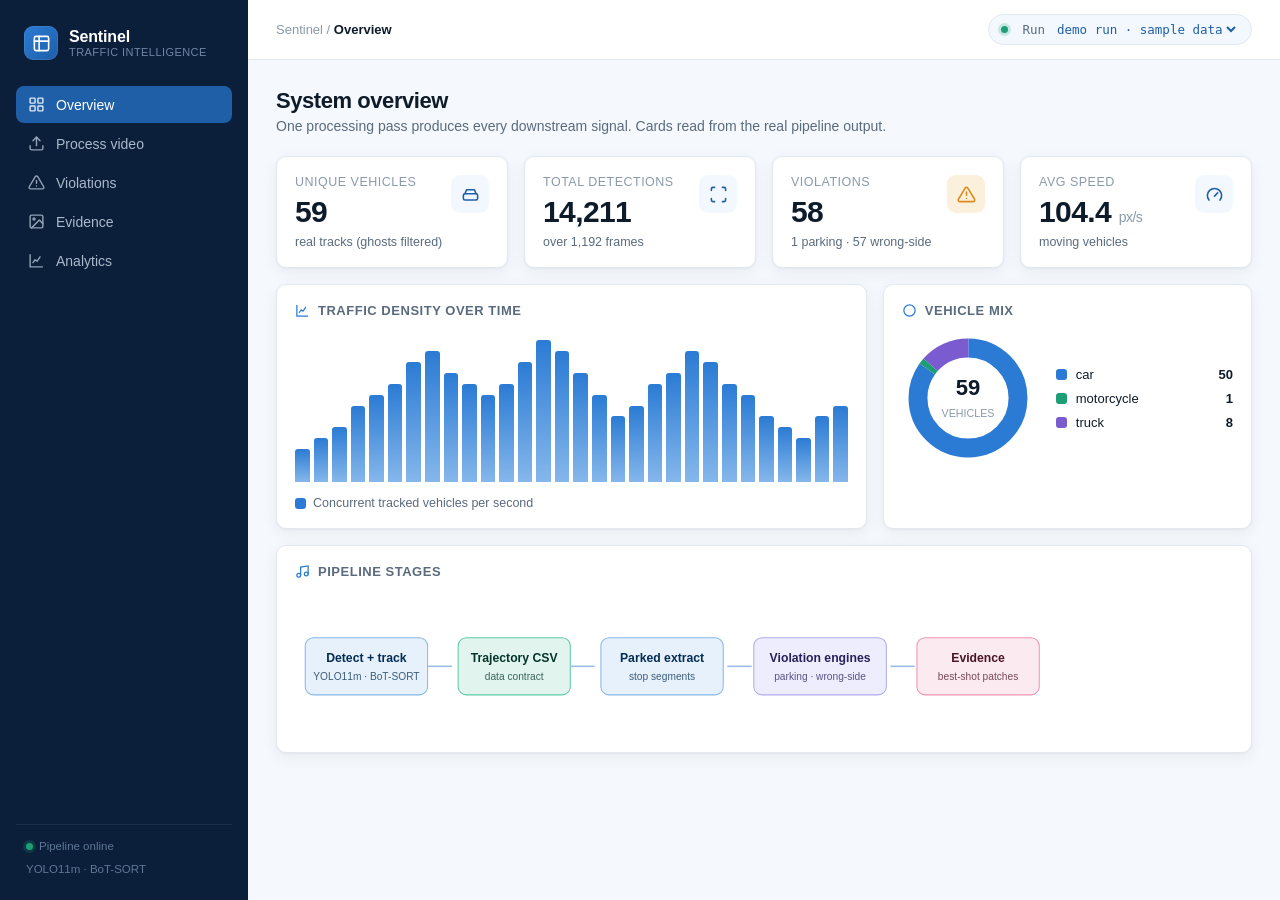
==== index.html @ f1db7c46 "Add files via upload" ====
<!DOCTYPE html>
<html lang="en">
<head>
<meta charset="utf-8">
<meta name="viewport" content="width=device-width, initial-scale=1">
<title>Traffic Violation Dashboard</title>
<style>
:root {
  --navy-900:#0B1F3A; --navy-800:#102a4c; --blue-600:#1E5FA8; --blue-500:#2B7BD4;
  --blue-100:#E6F1FB; --blue-50:#F2F8FD; --ink:#0E1B2A; --slate:#5A6B7E; --mist:#8A99AB;
  --line:#E2E9F1; --surface:#FFFFFF; --canvas:#F5F8FC;
  --amber:#E08A1E; --amber-bg:#FBF0DC; --green:#1D9E75; --green-bg:#E1F5EE;
  --red:#C8442E; --red-bg:#FBE9E5;
  --mono:ui-monospace,"SF Mono","Roboto Mono",Menlo,monospace;
  --sans:-apple-system,BlinkMacSystemFont,"Segoe UI",Roboto,Helvetica,Arial,sans-serif;
  --r:10px; --shadow:0 1px 2px rgba(11,31,58,.04),0 4px 16px rgba(11,31,58,.06);
}
*{box-sizing:border-box;margin:0;padding:0}
html,body{height:100%}
body{font-family:var(--sans);background:var(--canvas);color:var(--ink);-webkit-font-smoothing:antialiased;display:grid;grid-template-columns:248px 1fr;min-height:100vh}

.sidebar{background:var(--navy-900);color:#cdd9e8;display:flex;flex-direction:column;padding:22px 16px;position:sticky;top:0;height:100vh}
.brand{display:flex;align-items:center;gap:11px;padding:4px 8px 22px}
.brand .mark{width:34px;height:34px;border-radius:9px;background:linear-gradient(135deg,var(--blue-500),var(--blue-600));display:grid;place-items:center;flex:none;box-shadow:0 0 0 1px rgba(255,255,255,.08) inset}
.brand .mark svg{width:19px;height:19px}
.brand h1{font-size:16px;font-weight:600;color:#fff;letter-spacing:-.01em;line-height:1.1}
.brand .tag{font-size:11px;color:#6f87a6;letter-spacing:.04em;text-transform:uppercase}
.nav{display:flex;flex-direction:column;gap:2px;margin-top:4px}
.nav a{display:flex;align-items:center;gap:11px;padding:10px 12px;border-radius:8px;color:#aab9cc;text-decoration:none;font-size:14px;font-weight:450;transition:background .14s,color .14s}
.nav a svg{width:17px;height:17px;flex:none;opacity:.85}
.nav a:hover{background:rgba(255,255,255,.05);color:#e6eef8}
.nav a.active{background:var(--blue-600);color:#fff}
.sidebar .foot{margin-top:auto;font-size:11.5px;color:#5f7794;line-height:1.6;padding:12px 10px 0;border-top:1px solid rgba(255,255,255,.07)}
.dot-live{display:inline-block;width:7px;height:7px;border-radius:50%;background:var(--green);margin-right:6px;box-shadow:0 0 0 3px rgba(29,158,117,.2)}

.main{min-width:0;display:flex;flex-direction:column}
.topbar{height:60px;background:var(--surface);border-bottom:1px solid var(--line);display:flex;align-items:center;justify-content:space-between;padding:0 28px;position:sticky;top:0;z-index:10}
.topbar .crumb{font-size:13px;color:var(--mist)}
.topbar .crumb b{color:var(--ink);font-weight:600}
.run-pill{font-size:12.5px;font-family:var(--mono);color:var(--slate);background:var(--blue-50);border:1px solid var(--line);padding:6px 12px;border-radius:20px;display:flex;align-items:center;gap:8px}
.run-pill select{border:none;background:transparent;font:inherit;color:var(--blue-600);cursor:pointer;outline:none}
.content{padding:28px;max-width:1180px;width:100%}
.page{display:none}.page.show{display:block;animation:fade .25s ease}
@keyframes fade{from{opacity:0;transform:translateY(6px)}to{opacity:1;transform:none}}
.page-head{margin-bottom:22px}
.page-head h2{font-size:22px;font-weight:600;letter-spacing:-.02em}
.page-head p{color:var(--slate);font-size:14px;margin-top:4px}

.grid{display:grid;gap:16px}
.cols-4{grid-template-columns:repeat(4,1fr)}.cols-3{grid-template-columns:repeat(3,1fr)}.cols-2{grid-template-columns:1.6fr 1fr}
@media(max-width:1000px){.cols-4{grid-template-columns:repeat(2,1fr)}.cols-2,.cols-3{grid-template-columns:1fr}}
.card{background:var(--surface);border:1px solid var(--line);border-radius:var(--r);padding:18px;box-shadow:var(--shadow)}
.card h3{font-size:13px;font-weight:600;color:var(--slate);text-transform:uppercase;letter-spacing:.04em;margin-bottom:14px;display:flex;align-items:center;gap:8px}
.card h3 svg{width:15px;height:15px;color:var(--blue-500)}
.stat .label{font-size:12.5px;color:var(--mist);text-transform:uppercase;letter-spacing:.04em}
.stat .value{font-size:30px;font-weight:650;letter-spacing:-.02em;margin-top:6px;font-variant-numeric:tabular-nums}
.stat .value small{font-size:14px;color:var(--mist);font-weight:500}
.stat .sub{font-size:12.5px;color:var(--slate);margin-top:6px}
.stat .ic{float:right;width:38px;height:38px;border-radius:9px;background:var(--blue-50);display:grid;place-items:center}
.stat .ic svg{width:19px;height:19px;color:var(--blue-600)}
.stat.alert .ic{background:var(--amber-bg)}.stat.alert .ic svg{color:var(--amber)}

table{width:100%;border-collapse:collapse;font-size:13.5px}
th{text-align:left;font-size:11.5px;text-transform:uppercase;letter-spacing:.04em;color:var(--mist);font-weight:600;padding:0 14px 11px;border-bottom:1px solid var(--line)}
td{padding:13px 14px;border-bottom:1px solid var(--blue-50);vertical-align:middle}
tr:last-child td{border-bottom:none}
tr:hover td{background:var(--blue-50)}
.mono{font-family:var(--mono);font-size:12.5px}
.id-chip{font-family:var(--mono);font-size:12px;background:var(--navy-900);color:#bcd2ee;padding:3px 8px;border-radius:5px}
.badge{display:inline-flex;align-items:center;gap:6px;font-size:12px;font-weight:600;padding:4px 10px;border-radius:16px}
.badge.parking{background:var(--amber-bg);color:#8a5410}
.badge.wrong{background:var(--red-bg);color:#8f2a19}
.badge.cls{background:var(--blue-50);color:var(--blue-600)}
.conf-bar{height:6px;background:var(--line);border-radius:4px;width:70px;overflow:hidden;display:inline-block;vertical-align:middle}
.conf-bar>i{display:block;height:100%;background:var(--blue-500)}

.drop{border:2px dashed var(--sky-line,#85B7EB);border-radius:14px;background:var(--blue-50);padding:46px 20px;text-align:center;cursor:pointer;transition:background .15s,border-color .15s}
.drop:hover,.drop.over{background:#E9F3FD;border-color:var(--blue-500)}
.drop .big{width:54px;height:54px;border-radius:13px;background:#fff;box-shadow:var(--shadow);display:grid;place-items:center;margin:0 auto 14px}
.drop .big svg{width:26px;height:26px;color:var(--blue-600)}
.drop h4{font-size:16px;font-weight:600}
.drop p{color:var(--slate);font-size:13px;margin-top:5px}
.btn{font:inherit;font-weight:600;font-size:14px;border:none;cursor:pointer;padding:11px 20px;border-radius:9px;background:var(--blue-600);color:#fff;transition:background .14s}
.btn:hover{background:var(--blue-500)}.btn:disabled{background:var(--mist);cursor:default}
.btn.ghost{background:#fff;color:var(--blue-600);border:1px solid var(--line)}
.btn.sm{padding:8px 14px;font-size:13px}

.pipe-steps{display:flex;gap:0;margin-top:8px}
.pstep{flex:1;display:flex;flex-direction:column;align-items:center;gap:8px;position:relative}
.pstep:not(:last-child)::after{content:"";position:absolute;top:17px;left:50%;width:100%;height:2px;background:var(--line);z-index:0}
.pstep .ring{width:36px;height:36px;border-radius:50%;background:#fff;border:2px solid var(--line);display:grid;place-items:center;z-index:1;color:var(--mist);transition:all .2s}
.pstep .ring svg{width:16px;height:16px}
.pstep.active .ring{border-color:var(--blue-500);color:var(--blue-600);box-shadow:0 0 0 4px var(--blue-50)}
.pstep.done .ring{background:var(--green);border-color:var(--green);color:#fff}
.pstep .lbl{font-size:11px;color:var(--slate);font-weight:500;text-align:center}
.pstep.active .lbl,.pstep.done .lbl{color:var(--ink)}

.video-wrap{background:var(--navy-900);border-radius:var(--r);overflow:hidden;aspect-ratio:16/9;display:grid;place-items:center}
.video-wrap video{width:100%;height:100%;object-fit:contain}
.video-wrap .placeholder{color:#5f7794;font-size:13px;text-align:center}
.video-wrap .placeholder svg{width:30px;height:30px;margin-bottom:8px;opacity:.6}
.empty{text-align:center;padding:48px 20px;color:var(--mist)}
.empty svg{width:38px;height:38px;opacity:.4;margin-bottom:10px}
.empty p{font-size:14px}
.note{font-size:12.5px;color:var(--slate);background:var(--blue-50);border-left:3px solid #85B7EB;padding:10px 14px;border-radius:0 8px 8px 0;margin-top:14px}
.note.amber{background:var(--amber-bg);border-left-color:var(--amber);color:#7a4d10}
.legend{display:flex;gap:18px;flex-wrap:wrap;font-size:12.5px;color:var(--slate);margin-top:14px}
.legend span{display:flex;align-items:center;gap:7px}
.legend i{width:11px;height:11px;border-radius:3px}
.bars{display:flex;align-items:flex-end;gap:4px;height:150px;padding-top:8px}
.bars .bar{flex:1;background:linear-gradient(var(--blue-500),#85B7EB);border-radius:3px 3px 0 0;min-height:3px;transition:height .4s}
.bars .bar:hover{background:var(--blue-600)}
.donut-wrap{display:flex;align-items:center;gap:22px}
.donut{width:132px;height:132px;flex:none}
.donut-legend{display:flex;flex-direction:column;gap:9px;font-size:13px;flex:1}
.donut-legend .row{display:flex;align-items:center;gap:9px}
.donut-legend .row i{width:11px;height:11px;border-radius:3px;flex:none}
.donut-legend .row b{margin-left:auto;font-variant-numeric:tabular-nums}
.spinner{width:16px;height:16px;border:2px solid var(--blue-100);border-top-color:var(--blue-500);border-radius:50%;animation:spin .7s linear infinite;display:inline-block;vertical-align:middle}
@keyframes spin{to{transform:rotate(360deg)}}

/* zone drawer */
.mode-btn{font:inherit;font-size:13px;font-weight:600;padding:9px 14px;border-radius:8px;border:1px solid var(--line);background:#fff;color:var(--slate);cursor:pointer;display:inline-flex;align-items:center;gap:8px;transition:.14s}
.mode-btn i{width:12px;height:12px;border-radius:3px;flex:none}
.mode-btn.active[data-mode="parking"]{border-color:var(--red);background:var(--red-bg);color:#8f2a19}
.mode-btn.active[data-mode="road"]{border-color:var(--amber);background:var(--amber-bg);color:#8a5410}
.hint{font-size:12.5px;color:var(--blue-600);background:var(--blue-50);border-radius:8px;padding:9px 13px;margin-top:10px;font-weight:500}
.evidence-card{border:1px solid var(--line);border-radius:var(--r);overflow:hidden;background:#fff}
.evidence-card img{width:100%;display:block;background:var(--navy-900)}
.cite-head{padding:12px 14px 0}
.cite-body{padding:10px 14px 14px}
.cite-row{display:flex;justify-content:space-between;gap:12px;padding:5px 0;border-bottom:1px solid var(--blue-50);font-size:13px}
.cite-row:last-child{border-bottom:none}
.cite-k{color:var(--mist);font-weight:500}
.cite-v{color:var(--ink);font-weight:600;font-variant-numeric:tabular-nums;text-align:right}

</style>
</head>
<body data-active="dashboard">

<aside class="sidebar">
  <div class="brand">
    <div class="mark"><svg viewBox="0 0 24 24" fill="none" stroke="#fff" stroke-width="2" stroke-linecap="round" stroke-linejoin="round"><path d="M3 9h18M9 3v18"/><rect x="3" y="3" width="18" height="18" rx="2"/></svg></div>
    <div><h1>Sentinel</h1><div class="tag">Traffic intelligence</div></div>
  </div>
  <nav class="nav">
    <a data-page="dashboard" href="/dashboard"><svg viewBox="0 0 24 24" fill="none" stroke="currentColor" stroke-width="2"><rect x="3" y="3" width="7" height="7" rx="1"/><rect x="14" y="3" width="7" height="7" rx="1"/><rect x="3" y="14" width="7" height="7" rx="1"/><rect x="14" y="14" width="7" height="7" rx="1"/></svg>Overview</a>
    <a data-page="upload" href="/upload"><svg viewBox="0 0 24 24" fill="none" stroke="currentColor" stroke-width="2" stroke-linecap="round" stroke-linejoin="round"><path d="M21 15v4a2 2 0 0 1-2 2H5a2 2 0 0 1-2-2v-4"/><path d="M17 8l-5-5-5 5"/><path d="M12 3v12"/></svg>Process video</a>
    <a data-page="violations" href="/violations"><svg viewBox="0 0 24 24" fill="none" stroke="currentColor" stroke-width="2" stroke-linecap="round" stroke-linejoin="round"><path d="M10.29 3.86 1.82 18a2 2 0 0 0 1.71 3h16.94a2 2 0 0 0 1.71-3L13.71 3.86a2 2 0 0 0-3.42 0z"/><path d="M12 9v4M12 17h.01"/></svg>Violations</a>
    <a data-page="evidence" href="/evidence"><svg viewBox="0 0 24 24" fill="none" stroke="currentColor" stroke-width="2"><rect x="3" y="3" width="18" height="18" rx="2"/><circle cx="8.5" cy="8.5" r="1.5"/><path d="M21 15l-5-5L5 21" stroke-linecap="round" stroke-linejoin="round"/></svg>Evidence</a>
    <a data-page="analytics" href="/analytics"><svg viewBox="0 0 24 24" fill="none" stroke="currentColor" stroke-width="2"><path d="M3 3v18h18"/><path d="M7 15l3-4 3 2 4-6" stroke-linecap="round" stroke-linejoin="round"/></svg>Analytics</a>
  </nav>
  <div class="foot"><div><span class="dot-live"></span>Pipeline online</div><div style="margin-top:4px">YOLO11m · BoT-SORT</div></div>
</aside>

<div class="main">
  <header class="topbar">
    <div class="crumb">Sentinel / <b id="crumb">Overview</b></div>
    <div class="run-pill"><span class="dot-live"></span><span>Run</span><select id="runSelect"><option>no runs yet</option></select></div>
  </header>
  <div class="content">

    <!-- OVERVIEW -->
    <section class="page" id="page-dashboard">
      <div class="page-head"><h2>System overview</h2><p>One processing pass produces every downstream signal. Cards read from the real pipeline output.</p></div>
      <div class="grid cols-4" id="statCards"></div>
      <div class="grid cols-2" style="margin-top:16px">
        <div class="card"><h3><svg viewBox="0 0 24 24" fill="none" stroke="currentColor" stroke-width="2"><path d="M3 3v18h18"/><path d="M7 15l3-4 3 2 4-6" stroke-linecap="round" stroke-linejoin="round"/></svg>Traffic density over time</h3><div class="bars" id="ovDensity"></div><div class="legend"><span><i style="background:var(--blue-500)"></i>Concurrent tracked vehicles per second</span></div></div>
        <div class="card"><h3><svg viewBox="0 0 24 24" fill="none" stroke="currentColor" stroke-width="2"><circle cx="12" cy="12" r="9"/></svg>Vehicle mix</h3><div class="donut-wrap"><svg class="donut" id="ovDonut" viewBox="0 0 42 42"></svg><div class="donut-legend" id="ovDonutLegend"></div></div></div>
      </div>
      <div class="card" style="margin-top:16px"><h3><svg viewBox="0 0 24 24" fill="none" stroke="currentColor" stroke-width="2" stroke-linecap="round"><path d="M9 18V5l12-2v13"/><circle cx="6" cy="18" r="3"/><circle cx="18" cy="16" r="3"/></svg>Pipeline stages</h3><div id="archDiagram"></div></div>
    </section>

    <!-- UPLOAD -->
    <section class="page" id="page-upload">
      <div class="page-head"><h2>Process a traffic video</h2><p>Upload footage, draw parking zones and road lanes with flow arrows, then run the full violation pipeline.</p></div>
      <div class="grid cols-2">
        <div class="card">
          <input type="file" id="fileInput" accept="video/*" hidden>
          <div class="drop" id="drop"><div class="big"><svg viewBox="0 0 24 24" fill="none" stroke="currentColor" stroke-width="2" stroke-linecap="round" stroke-linejoin="round"><path d="M21 15v4a2 2 0 0 1-2 2H5a2 2 0 0 1-2-2v-4"/><path d="M17 8l-5-5-5 5"/><path d="M12 3v12"/></svg></div><h4 id="dropTitle">Drop a video here, or click to browse</h4><p id="dropSub">MP4 · runs YOLO11m + BoT-SORT + violation engines</p></div>
          <div style="display:flex;gap:10px;margin-top:16px"><button class="btn" id="runBtn" disabled>Run pipeline</button><button class="btn ghost" id="demoBtn">Load demo run</button></div>
          <div class="note amber">GPU note — detection is compute-heavy. On CPU, use a short, lower-resolution clip. The page polls for completion automatically.</div>
        </div>
        <div class="card">
          <h3><svg viewBox="0 0 24 24" fill="none" stroke="currentColor" stroke-width="2"><circle cx="12" cy="12" r="9"/></svg>Pipeline status</h3>
          <div class="pipe-steps" id="pipeSteps">
            <div class="pstep" data-s="0"><div class="ring"><svg viewBox="0 0 24 24" fill="none" stroke="currentColor" stroke-width="2" stroke-linecap="round" stroke-linejoin="round"><path d="M17 8l-5-5-5 5"/><path d="M12 3v12"/></svg></div><div class="lbl">Upload</div></div>
            <div class="pstep" data-s="1"><div class="ring"><svg viewBox="0 0 24 24" fill="none" stroke="currentColor" stroke-width="2"><path d="M12 2 2 7l10 5 10-5-10-5z"/><path d="M2 17l10 5 10-5" stroke-linecap="round" stroke-linejoin="round"/></svg></div><div class="lbl">Zones</div></div>
            <div class="pstep" data-s="2"><div class="ring"><svg viewBox="0 0 24 24" fill="none" stroke="currentColor" stroke-width="2"><rect x="3" y="5" width="18" height="14" rx="2"/><path d="M8 9l4 3-4 3" stroke-linecap="round" stroke-linejoin="round"/></svg></div><div class="lbl">Detect</div></div>
            <div class="pstep" data-s="3"><div class="ring"><svg viewBox="0 0 24 24" fill="none" stroke="currentColor" stroke-width="2" stroke-linecap="round" stroke-linejoin="round"><path d="M10.29 3.86 1.82 18a2 2 0 0 0 1.71 3h16.94a2 2 0 0 0 1.71-3L13.71 3.86a2 2 0 0 0-3.42 0z"/><path d="M12 9v4M12 17h.01"/></svg></div><div class="lbl">Violations</div></div>
            <div class="pstep" data-s="4"><div class="ring"><svg viewBox="0 0 24 24" fill="none" stroke="currentColor" stroke-width="2" stroke-linecap="round" stroke-linejoin="round"><path d="M20 6 9 17l-5-5"/></svg></div><div class="lbl">Evidence</div></div>
          </div>
          <div id="statusMsg" style="margin-top:18px;font-size:13.5px;color:var(--slate)">Waiting for a video.</div>
        </div>
      </div>

      <!-- ZONE DRAWER -->
      <div class="card" id="zoneCard" style="margin-top:16px;display:none">
        <h3><svg viewBox="0 0 24 24" fill="none" stroke="currentColor" stroke-width="2" stroke-linecap="round" stroke-linejoin="round"><path d="M12 2 2 7l10 5 10-5-10-5z"/><path d="M2 17l10 5 10-5M2 12l10 5 10-5"/></svg>Set up zones</h3>
        <p style="font-size:13px;color:var(--slate);margin:-6px 0 14px">The camera is static, so zones drawn on this frame hold for the whole clip. Choose a mode, click points to outline an area, then close it. Road lanes also need a flow-direction arrow.</p>
        <div style="display:flex;gap:18px;flex-wrap:wrap">
          <div style="flex:2;min-width:340px">
            <div style="display:flex;gap:10px;margin-bottom:12px;flex-wrap:wrap">
              <button class="mode-btn" data-mode="parking"><i style="background:var(--red)"></i>Parking zone</button>
              <button class="mode-btn" data-mode="road"><i style="background:var(--amber)"></i>Road lane + arrow</button>
              <button class="btn ghost sm" id="closeShapeBtn">Close shape</button>
              <button class="btn ghost sm" id="undoBtn">Undo</button>
            </div>
            <div id="canvasWrap" style="position:relative;border-radius:10px;overflow:hidden;background:var(--navy-900);line-height:0">
              <img id="frameImg" style="width:100%;display:block" alt="frame">
              <canvas id="zoneCanvas" style="position:absolute;inset:0;width:100%;height:100%;cursor:crosshair"></canvas>
            </div>
            <div class="hint" id="drawHint">Pick a mode above to start drawing.</div>
          </div>
          <div style="flex:1;min-width:200px">
            <div style="font-size:11.5px;text-transform:uppercase;letter-spacing:.04em;color:var(--mist);font-weight:600;margin-bottom:10px">Configured zones</div>
            <div id="zoneList"><div style="font-size:13px;color:var(--mist)">No zones yet. Drawing is optional — skip to process the whole frame.</div></div>
          </div>
        </div>
      </div>

      <div class="grid cols-2" style="margin-top:16px">
        <div class="card"><h3><svg viewBox="0 0 24 24" fill="none" stroke="currentColor" stroke-width="2"><rect x="2" y="4" width="20" height="16" rx="2"/><path d="M10 9l5 3-5 3z" stroke-linejoin="round"/></svg>Annotated output</h3><div class="video-wrap" id="annoWrap"><div class="placeholder"><svg viewBox="0 0 24 24" fill="none" stroke="currentColor" stroke-width="1.6"><rect x="2" y="4" width="20" height="16" rx="2"/><path d="M10 9l5 3-5 3z"/></svg><div>Boxes + IDs render here after processing</div></div></div></div>
        <div class="card"><h3><svg viewBox="0 0 24 24" fill="none" stroke="currentColor" stroke-width="2"><circle cx="5" cy="19" r="2"/><path d="M5 17c4-9 9-12 16-13" stroke-linecap="round"/></svg>Trajectory map</h3><div class="video-wrap" id="trajWrap"><div class="placeholder"><svg viewBox="0 0 24 24" fill="none" stroke="currentColor" stroke-width="1.6"><circle cx="5" cy="19" r="2"/><path d="M5 17c4-9 9-12 16-13"/></svg><div>Isolated motion-vector view</div></div></div></div>
      </div>
    </section>

    <!-- VIOLATIONS -->
    <section class="page" id="page-violations">
      <div class="page-head"><h2>Detected violations</h2><p>Illegal parking (5-point consensus) and wrong-side driving (vector alignment) from the real engines.</p></div>
      <div class="grid cols-2" id="violStats" style="margin-bottom:16px"></div>
      <div class="card"><h3 style="justify-content:space-between"><span style="display:flex;align-items:center;gap:8px"><svg viewBox="0 0 24 24" fill="none" stroke="currentColor" stroke-width="2" stroke-linecap="round" stroke-linejoin="round"><path d="M10.29 3.86 1.82 18a2 2 0 0 0 1.71 3h16.94a2 2 0 0 0 1.71-3L13.71 3.86a2 2 0 0 0-3.42 0z"/><path d="M12 9v4M12 17h.01"/></svg>Violation log</span><button class="btn ghost sm" id="dlCsvBtn"><svg viewBox="0 0 24 24" fill="none" stroke="currentColor" stroke-width="2" stroke-linecap="round" stroke-linejoin="round" style="width:14px;height:14px;margin-right:6px;vertical-align:-2px"><path d="M21 15v4a2 2 0 0 1-2 2H5a2 2 0 0 1-2-2v-4"/><path d="M7 10l5 5 5-5"/><path d="M12 15V3"/></svg>Download CSV</button></h3><div id="violTable"></div></div>
    </section>

    <!-- EVIDENCE -->
    <section class="page" id="page-evidence">
      <div class="page-head"><h2>Evidence patches</h2><p>The harvester picks the sharpest, largest frame per violator and writes a citation sidecar.</p></div>
      <div class="grid cols-3" id="evidenceGrid"></div>
    </section>

    <!-- ANALYTICS -->
    <section class="page" id="page-analytics">
      <div class="page-head"><h2>Analytics &amp; reporting</h2><p>Aggregate trends over the trajectory records.</p></div>
      <div class="grid cols-3" id="anStats" style="margin-bottom:16px"></div>
      <div class="grid cols-2">
        <div class="card"><h3><svg viewBox="0 0 24 24" fill="none" stroke="currentColor" stroke-width="2"><path d="M3 3v18h18"/><path d="M7 15l3-4 3 2 4-6" stroke-linecap="round" stroke-linejoin="round"/></svg>Traffic density timeline</h3><div class="bars" id="anDensity"></div></div>
        <div class="card"><h3><svg viewBox="0 0 24 24" fill="none" stroke="currentColor" stroke-width="2"><path d="M10.29 3.86 1.82 18a2 2 0 0 0 1.71 3h16.94a2 2 0 0 0 1.71-3L13.71 3.86a2 2 0 0 0-3.42 0z" stroke-linejoin="round"/></svg>Violations by type</h3><div id="anViolMix"></div></div>
      </div>
    </section>

  </div>
</div>

<script>
const __DEMO__ = {
  summary:{unique_vehicles:59,total_detections:14211,frames:1192,class_breakdown:{car:50,motorcycle:1,truck:8},n_parking:1,n_wrong_side:57},
  violations:[
    {tracker_id:6,type:"Illegal parking",vehicle_class:"car",timestamp_sec:1.48,detail:"zone #1 \u00b7 4/5 pts \u00b7 9.16s",confidence:0.8},
    {tracker_id:101,type:"Wrong-side driving",vehicle_class:"truck",timestamp_sec:47.12,detail:"lane #2 \u00b7 172.0\u00b0 vs legal 0.0\u00b0",confidence:0.96},
    {tracker_id:103,type:"Wrong-side driving",vehicle_class:"car",timestamp_sec:43.52,detail:"lane #2 \u00b7 168.4\u00b0 vs legal 0.0\u00b0",confidence:0.94},
    {tracker_id:104,type:"Wrong-side driving",vehicle_class:"car",timestamp_sec:47.16,detail:"lane #2 \u00b7 175.2\u00b0 vs legal 0.0\u00b0",confidence:0.97},
    {tracker_id:110,type:"Wrong-side driving",vehicle_class:"truck",timestamp_sec:47.44,detail:"lane #2 \u00b7 178.0\u00b0 vs legal 0.0\u00b0",confidence:0.99}
  ],
  analytics:{density_over_time:[3,4,5,7,8,9,11,12,10,9,8,9,11,13,12,10,8,6,7,9,10,12,11,9,8,6,5,4,6,7].map((c,i)=>({t:i,count:c})),avg_speed_px_sec:104.4,peak_concurrent:22},
  evidence:[
    {image:"",filename:"best_shot_id_101_truck.jpg",citation:"VIOLATION TYPE  : WRONG-SIDE DRIVING\nTRACKER ID      : 101\nVEHICLE CLASS   : TRUCK\nEVIDENCE FRAME  : 1178\nEVIDENCE TIME   : 47.12 seconds from video start\nRESOLUTION AREA : 84231 pixels\nVECTOR MOTION METRICS:\n  \u2022 Vehicle Direction: 188.0\u00b0\n  \u2022 Allowed Direction: 0.0\u00b0\n  \u2022 Deviation Angle  : 172.0\u00b0 against legal lane flow\n  \u2022 Target Zone ID   : Road Lane #2"}
  ]
};
window.fetch = function(url){url=String(url);const J=o=>Promise.resolve({ok:true,json:()=>Promise.resolve(o)});
  if(url.endsWith('/summary'))return J(__DEMO__.summary);
  if(url.endsWith('/violations'))return J(__DEMO__.violations);
  if(url.endsWith('/analytics'))return J(__DEMO__.analytics);
  if(url.endsWith('/evidence'))return J(__DEMO__.evidence);
  if(url.endsWith('/api/runs'))return J([]);
  if(url.endsWith('/api/demo'))return J(__DEMO__);
  if(url.includes('/api/upload'))return J({run_id:"demo",image:"",width:1280,height:720});
  if(url.includes('/process'))return J({run_id:"demo",status:"queued"});
  return J({});};
</script>
<script>
const $ = (s, r = document) => r.querySelector(s);
const $$ = (s, r = document) => [...r.querySelectorAll(s)];
const fmt = n => Number(n).toLocaleString();
const CRUMBS = { dashboard: "Overview", upload: "Process video", violations: "Violations", evidence: "Evidence", analytics: "Analytics" };
const VCOLORS = { car: "#2B7BD4", motorcycle: "#1D9E75", bus: "#E08A1E", truck: "#7A5BD0", bicycle: "#C8442E", person: "#8A99AB" };

let STATE = { runId: null, data: null };

function showPage(p) {
  $$(".page").forEach(x => x.classList.remove("show"));
  $("#page-" + p)?.classList.add("show");
  $$(".nav a").forEach(a => a.classList.toggle("active", a.dataset.page === p));
  $("#crumb").textContent = CRUMBS[p] || "Overview";
  try { if (location.protocol !== "file:") history.replaceState({}, "", "/" + p); } catch (e) {}
  render(p);
}
$$(".nav a").forEach(a => a.addEventListener("click", e => { e.preventDefault(); showPage(a.dataset.page); }));
const currentPage = () => $$(".page.show")[0]?.id.replace("page-", "") || document.body.dataset.active || "dashboard";

async function loadRuns() {
  try {
    const runs = await fetch("/api/runs").then(r => r.json());
    const done = runs.filter(r => r.status === "done");
    const sel = $("#runSelect");
    if (done.length) {
      sel.innerHTML = done.map(r => `<option value="${r.run_id}">${r.video} · ${r.run_id.slice(0, 15)}</option>`).join("");
      sel.onchange = () => selectRun(sel.value);
      if (!STATE.runId || STATE.runId === "demo") await selectRun(done[0].run_id);
    }
    return runs;
  } catch { return []; }
}
async function selectRun(id) {
  if (!id || id === "undefined") return;
  STATE.runId = id;
  const [summary, violations, analytics, evidence] = await Promise.all([
    fetch(`/api/runs/${id}/summary`).then(r => r.json()),
    fetch(`/api/runs/${id}/violations`).then(r => r.json()),
    fetch(`/api/runs/${id}/analytics`).then(r => r.json()),
    fetch(`/api/runs/${id}/evidence`).then(r => r.json()),
  ]);
  STATE.data = { summary, violations, analytics, evidence };
  // re-render whatever page is showing, with the real run's data
  render(currentPage());
}
async function loadDemo() {
  const d = await fetch("/api/demo").then(r => r.json());
  STATE.runId = "demo"; STATE.data = d;
  $("#runSelect").innerHTML = `<option>demo run · sample data</option>`;
  render(currentPage());
}

function render(p) {
  if (!STATE.data) return;
  const { summary, violations, analytics, evidence } = STATE.data;
  if (p === "dashboard") renderDashboard(summary, violations, analytics);
  if (p === "violations") renderViolations(violations);
  if (p === "evidence") renderEvidence(evidence);
  if (p === "analytics") renderAnalytics(analytics, violations);
}

const IC = {
  obj: `<svg viewBox="0 0 24 24" fill="none" stroke="currentColor" stroke-width="2"><rect x="3" y="11" width="18" height="8" rx="2"/><path d="M5 11l2-5h10l2 5" stroke-linecap="round" stroke-linejoin="round"/></svg>`,
  det: `<svg viewBox="0 0 24 24" fill="none" stroke="currentColor" stroke-width="2"><path d="M3 7V5a2 2 0 0 1 2-2h2M17 3h2a2 2 0 0 1 2 2v2M21 17v2a2 2 0 0 1-2 2h-2M7 21H5a2 2 0 0 1-2-2v-2" stroke-linecap="round"/></svg>`,
  alert: `<svg viewBox="0 0 24 24" fill="none" stroke="currentColor" stroke-width="2" stroke-linecap="round" stroke-linejoin="round"><path d="M10.29 3.86 1.82 18a2 2 0 0 0 1.71 3h16.94a2 2 0 0 0 1.71-3L13.71 3.86a2 2 0 0 0-3.42 0z"/><path d="M12 9v4M12 17h.01"/></svg>`,
  speed: `<svg viewBox="0 0 24 24" fill="none" stroke="currentColor" stroke-width="2"><path d="M12 14l4-4M5 19a9 9 0 1 1 14 0" stroke-linecap="round"/></svg>`,
};
function statCard({ label, value, unit, sub, icon, alert }) {
  return `<div class="card stat ${alert ? 'alert' : ''}"><div class="ic">${icon}</div><div class="label">${label}</div><div class="value">${value}${unit ? ` <small>${unit}</small>` : ""}</div>${sub ? `<div class="sub">${sub}</div>` : ""}</div>`;
}

function renderDashboard(s, v, a) {
  $("#statCards").innerHTML = [
    statCard({ label: "Unique vehicles", value: fmt(s.unique_vehicles || 0), sub: "real tracks (ghosts filtered)", icon: IC.obj }),
    statCard({ label: "Total detections", value: fmt(s.total_detections || 0), sub: `over ${fmt(s.frames || 0)} frames`, icon: IC.det }),
    statCard({ label: "Violations", value: (s.n_parking || 0) + (s.n_wrong_side || 0), sub: `${s.n_parking || 0} parking · ${s.n_wrong_side || 0} wrong-side`, icon: IC.alert, alert: true }),
    statCard({ label: "Avg speed", value: a.avg_speed_px_sec || 0, unit: "px/s", sub: "moving vehicles", icon: IC.speed }),
  ].join("");
  drawBars("#ovDensity", (a.density_over_time || []).map(d => d.count));
  drawDonut(s.class_breakdown || {});
  drawArch();
}
function drawBars(sel, vals) {
  const max = Math.max(...vals, 1);
  $(sel).innerHTML = vals.map(v => `<div class="bar" style="height:${Math.max(3, v / max * 100)}%" title="${v}"></div>`).join("");
}
function drawDonut(bd) {
  const e = Object.entries(bd), total = e.reduce((s, [, v]) => s + v, 0) || 1;
  let acc = 0;
  const segs = e.map(([k, v]) => { const len = v / total * 100; const s = `<circle cx="21" cy="21" r="15.915" fill="transparent" stroke="${VCOLORS[k] || '#8A99AB'}" stroke-width="6" stroke-dasharray="${len} ${100 - len}" stroke-dashoffset="${25 - acc}"/>`; acc += len; return s; }).join("");
  $("#ovDonut").innerHTML = `<circle cx="21" cy="21" r="15.915" fill="transparent" stroke="#EEF3F9" stroke-width="6"/>${segs}<text x="21" y="20" text-anchor="middle" font-size="7" font-weight="700" fill="#0E1B2A">${total}</text><text x="21" y="27" text-anchor="middle" font-size="3.4" fill="#8A99AB">VEHICLES</text>`;
  $("#ovDonutLegend").innerHTML = e.map(([k, v]) => `<div class="row"><i style="background:${VCOLORS[k] || '#8A99AB'}"></i>${k}<b>${v}</b></div>`).join("") || `<div style="color:var(--mist);font-size:13px">No data</div>`;
}
function drawArch() {
  const box = (x, w, t, s, fill, stroke, ink) => `<rect x="${x}" y="40" width="${w}" height="56" rx="8" fill="${fill}" stroke="${stroke}"/><text x="${x + w / 2}" y="64" text-anchor="middle" font-size="12" font-weight="600" fill="${ink}">${t}</text><text x="${x + w / 2}" y="81" text-anchor="middle" font-size="10" fill="${ink}" opacity=".75">${s}</text>`;
  const arr = x => `<line x1="${x}" y1="68" x2="${x + 24}" y2="68" stroke="#9DBEE8" stroke-width="1.6"/>`;
  $("#archDiagram").innerHTML = `<svg viewBox="0 0 920 130" style="width:100%;height:auto;margin-top:4px">
    ${box(10, 120, "Detect + track", "YOLO11m · BoT-SORT", "#E6F1FB", "#85B7EB", "#042C53")}${arr(130)}
    ${box(160, 110, "Trajectory CSV", "data contract", "#E1F5EE", "#5DCAA5", "#04342C")}${arr(270)}
    ${box(300, 120, "Parked extract", "stop segments", "#E6F1FB", "#85B7EB", "#042C53")}${arr(424)}
    ${box(450, 130, "Violation engines", "parking · wrong-side", "#EEEDFE", "#AFA9EC", "#26215C")}${arr(584)}
    ${box(610, 120, "Evidence", "best-shot patches", "#FBEAF0", "#ED93B1", "#4B1528")}
  </svg>`;
}

const VBADGE = { "Illegal parking": "parking", "Wrong-side driving": "wrong" };
function renderViolations(v) {
  const np = v.filter(x => x.type === "Illegal parking").length, nw = v.filter(x => x.type === "Wrong-side driving").length;
  $("#violStats").innerHTML = [
    statCard({ label: "Illegal parking", value: np, sub: "5-point consensus", icon: IC.alert, alert: np > 0 }),
    statCard({ label: "Wrong-side driving", value: nw, sub: "vector alignment", icon: IC.alert, alert: nw > 0 }),
  ].join("");
  if (!v.length) { $("#violTable").innerHTML = emptyState("No violations in this run."); const b=$("#dlCsvBtn"); if(b) b.style.display="none"; return; }
  const b = $("#dlCsvBtn");
  if (b) { b.style.display = ""; b.onclick = () => downloadViolationsCsv(v); }
  $("#violTable").innerHTML = `<table><thead><tr><th>Track</th><th>Type</th><th>Vehicle</th><th>Time</th><th>Confidence</th><th>Detail</th></tr></thead><tbody>${v.map(x => `<tr>
    <td><span class="id-chip">#${x.tracker_id}</span></td>
    <td><span class="badge ${VBADGE[x.type] || 'parking'}">${x.type}</span></td>
    <td><span class="badge cls">${x.vehicle_class}</span></td>
    <td class="mono">${Number(x.timestamp_sec).toFixed(1)}s</td>
    <td><span class="conf-bar"><i style="width:${Math.round(x.confidence * 100)}%"></i></span> <span class="mono">${Number(x.confidence).toFixed(2)}</span></td>
    <td style="color:var(--slate);font-size:12.5px">${x.detail}</td></tr>`).join("")}</tbody></table>`;
}

// Build a CSV from the currently displayed violations and trigger a download.
function downloadViolationsCsv(rows) {
  const cols = ["tracker_id", "type", "vehicle_class", "timestamp_sec", "confidence", "detail"];
  const esc = s => `"${String(s ?? "").replace(/"/g, '""')}"`;
  const lines = [cols.join(",")];
  rows.forEach(r => lines.push(cols.map(c => esc(r[c])).join(",")));
  const blob = new Blob([lines.join("\n")], { type: "text/csv;charset=utf-8;" });
  const url = URL.createObjectURL(blob);
  const a = document.createElement("a");
  const stamp = (STATE.runId && STATE.runId !== "demo") ? STATE.runId : "demo";
  a.href = url; a.download = `violations_${stamp}.csv`;
  document.body.appendChild(a); a.click(); document.body.removeChild(a);
  URL.revokeObjectURL(url);
}

function renderEvidence(ev) {
  if (!ev || !ev.length) { $("#evidenceGrid").innerHTML = emptyState("No evidence patches yet. They appear after a run with violations."); return; }
  $("#evidenceGrid").innerHTML = ev.map(e => {
    const fields = parseCitation(e.citation || "");
    const vtype = fields["VIOLATION TYPE"] || "Violation";
    const rows = Object.entries(fields)
      .filter(([k]) => k !== "VIOLATION TYPE" && !/^=/.test(k))
      .map(([k, v]) => `<div class="cite-row"><span class="cite-k">${titleCase(k)}</span><span class="cite-v">${v}</span></div>`)
      .join("");
    return `<div class="evidence-card">
      <img src="${e.image}" alt="${e.filename}">
      <div class="cite-head"><span class="badge ${/parking/i.test(vtype) ? 'parking' : 'wrong'}">${titleCase(vtype)}</span></div>
      <div class="cite-body">${rows}</div>
    </div>`;
  }).join("");
}
// turn the raw citation .txt into {KEY: value} pairs, skipping divider lines
function parseCitation(txt) {
  const out = {};
  txt.split("\n").forEach(line => {
    const t = line.trim();
    if (!t || /^[=\-]+$/.test(t) || /CITATION TICKET/i.test(t)) return;
    const isBullet = t.startsWith("•");
    const idx = t.indexOf(":");
    if (idx === -1) return;
    let k = t.slice(0, idx).replace(/^•\s*/, "").trim();
    let v = t.slice(idx + 1).trim();
    out[(isBullet ? "  " : "") + k] = v;
  });
  return out;
}
function titleCase(s) {
  return String(s).toLowerCase().replace(/\b\w/g, c => c.toUpperCase()).replace(/\bId\b/, "ID");
}

function renderAnalytics(a, v) {
  $("#anStats").innerHTML = [
    statCard({ label: "Peak concurrent", value: a.peak_concurrent || 0, sub: "vehicles in frame", icon: IC.obj }),
    statCard({ label: "Avg speed", value: a.avg_speed_px_sec || 0, unit: "px/s", sub: "moving vehicles", icon: IC.speed }),
    statCard({ label: "Total violations", value: v.length, sub: "this run", icon: IC.alert, alert: v.length > 0 }),
  ].join("");
  drawBars("#anDensity", (a.density_over_time || []).map(d => d.count));
  const counts = {}; v.forEach(x => counts[x.type] = (counts[x.type] || 0) + 1);
  const max = Math.max(...Object.values(counts), 1);
  const C = { "Wrong-side driving": "#C8442E", "Illegal parking": "#E08A1E" };
  $("#anViolMix").innerHTML = Object.keys(counts).length ? Object.entries(counts).map(([k, n]) => `<div style="margin-bottom:14px"><div style="display:flex;justify-content:space-between;font-size:13px;margin-bottom:5px"><span>${k}</span><b class="mono">${n}</b></div><div style="height:9px;background:var(--line);border-radius:5px;overflow:hidden"><i style="display:block;height:100%;width:${n / max * 100}%;background:${C[k] || '#2B7BD4'}"></i></div></div>`).join("") : emptyState("No violations to chart.");
}
function emptyState(m) { return `<div class="empty"><svg viewBox="0 0 24 24" fill="none" stroke="currentColor" stroke-width="1.6"><circle cx="11" cy="11" r="7"/><path d="M21 21l-4-4" stroke-linecap="round"/></svg><p>${m}</p></div>`; }

// =================== UPLOAD + POLYGON DRAWER (mirrors polygon.py) ===================
const drop = $("#drop"), fileInput = $("#fileInput"), runBtn = $("#runBtn");
let ctx = null, canvas = null;
// RUN.zones uses the SAME schema as polygon.py: {zone_id, zone_type, polygon:[[x,y]], legal_vector}
let RUN = { id: null, fw: 0, fh: 0, zones: [], mode: null, poly: [], closed: false, vecStart: null, awaitingVector: false };

if (drop) {
  drop.addEventListener("click", () => fileInput.click());
  ["dragover", "dragenter"].forEach(e => drop.addEventListener(e, ev => { ev.preventDefault(); drop.classList.add("over"); }));
  ["dragleave", "drop"].forEach(e => drop.addEventListener(e, ev => { ev.preventDefault(); drop.classList.remove("over"); }));
  drop.addEventListener("drop", ev => { if (ev.dataTransfer.files[0]) setFile(ev.dataTransfer.files[0]); });
  fileInput.addEventListener("change", () => fileInput.files[0] && setFile(fileInput.files[0]));
  runBtn.addEventListener("click", startProcessing);
  $("#demoBtn").addEventListener("click", () => { loadDemo(); setSteps(4); $("#statusMsg").innerHTML = "Demo run loaded with sample data."; });
  setupCanvas();
  $$(".mode-btn").forEach(b => b.addEventListener("click", () => setMode(b.dataset.mode)));
  $("#closeShapeBtn").addEventListener("click", closeShape);
  $("#undoBtn").addEventListener("click", undo);
}

async function setFile(f) {
  $("#dropTitle").textContent = f.name;
  $("#dropSub").textContent = (f.size / 1e6).toFixed(1) + " MB · uploading…";
  runBtn.disabled = true; setSteps(0);
  const fd = new FormData(); fd.append("video", f);
  $("#statusMsg").innerHTML = `<span class="spinner"></span> Uploading & grabbing a frame…`;
  try {
    const resp = await fetch("/api/upload", { method: "POST", body: fd });
    if (!resp.ok) {
      let msg = `Upload failed (HTTP ${resp.status})`;
      try { const e = await resp.json(); if (e.detail) msg = e.detail; } catch {}
      $("#statusMsg").innerHTML = msg;
      return;
    }
    const res = await resp.json();
    if (!res.run_id) { $("#statusMsg").innerHTML = "Upload returned no run id — check the server log."; return; }
    RUN = { id: res.run_id, fw: res.width, fh: res.height, zones: [], mode: null, poly: [], closed: false, vecStart: null, awaitingVector: false };
    const img = $("#frameImg"); img.onload = () => sizeCanvas(); img.src = res.image;
    $("#zoneCard").style.display = "block";
    $("#dropSub").textContent = `${(f.size / 1e6).toFixed(1)} MB · ${res.width}×${res.height} · draw zones below (optional)`;
    $("#statusMsg").innerHTML = "Frame ready. Draw zones, or press Run pipeline.";
    runBtn.disabled = false; setSteps(1);
  } catch (err) { $("#statusMsg").innerHTML = "Upload failed — is the server running? " + err; }
}

function setupCanvas() {
  canvas = $("#zoneCanvas"); if (!canvas) return;
  ctx = canvas.getContext("2d");
  canvas.addEventListener("click", onClick);
  window.addEventListener("resize", sizeCanvas);
}
function sizeCanvas() { const img = $("#frameImg"); if (!canvas || !ctx || !img || !img.clientWidth) return; canvas.width = img.clientWidth; canvas.height = img.clientHeight; redraw(); }
function toFrame(dx, dy) { return [Math.round(dx * RUN.fw / canvas.width), Math.round(dy * RUN.fh / canvas.height)]; }
function toDisp(fx, fy) { return [fx * canvas.width / RUN.fw, fy * canvas.height / RUN.fh]; }

function setMode(m) {
  RUN.mode = m; RUN.poly = []; RUN.closed = false; RUN.vecStart = null; RUN.awaitingVector = false;
  $$(".mode-btn").forEach(b => b.classList.toggle("active", b.dataset.mode === m));
  $("#drawHint").textContent = m === "parking"
    ? "Parking mode — click points to outline the no-parking area, then Close shape."
    : "Road mode — outline the lane, Close shape, then click TWO points for the legal flow arrow (tail → head).";
  redraw();
}
function onClick(e) {
  if (!RUN.mode) { $("#drawHint").textContent = "Pick a mode first (Parking zone or Road lane)."; return; }
  const r = canvas.getBoundingClientRect();
  const pt = toFrame(e.clientX - r.left, e.clientY - r.top);
  if (RUN.awaitingVector) {           // road-lane arrow: two clicks
    if (!RUN.vecStart) { RUN.vecStart = pt; $("#drawHint").textContent = "Now click the arrowhead (direction of legal flow)."; }
    else { commitRoad(RUN.vecStart, pt); }
    redraw(); return;
  }
  if (RUN.closed) return;
  RUN.poly.push(pt); redraw();
}
function closeShape() {
  if (RUN.poly.length < 3) { $("#drawHint").textContent = "Need at least 3 points."; return; }
  RUN.closed = true;
  if (RUN.mode === "parking") { commitParking(); }
  else { RUN.awaitingVector = true; $("#drawHint").textContent = "Lane closed. Click TWO points for the flow arrow (tail → head)."; }
  redraw();
}
function commitParking() {
  RUN.zones.push({ zone_id: RUN.zones.length + 1, zone_type: "illegal_parking", polygon: RUN.poly.slice(), legal_vector: null });
  resetDrawing(); persist();
}
function commitRoad(start, end) {
  RUN.zones.push({ zone_id: RUN.zones.length + 1, zone_type: "road_lane", polygon: RUN.poly.slice(), legal_vector: { start, end } });
  resetDrawing(); persist();
}
function resetDrawing() { RUN.poly = []; RUN.closed = false; RUN.vecStart = null; RUN.awaitingVector = false; renderZoneList(); }
function undo() {
  if (RUN.awaitingVector && RUN.vecStart) { RUN.vecStart = null; }
  else if (RUN.awaitingVector) { RUN.awaitingVector = false; RUN.closed = false; }
  else if (RUN.poly.length) { RUN.poly.pop(); }
  else if (RUN.zones.length) { const z = RUN.zones.pop(); renderZoneList(); persist(); }
  redraw();
}
function redraw() {
  if (!ctx) return;
  ctx.clearRect(0, 0, canvas.width, canvas.height);
  RUN.zones.forEach(z => {
    const col = z.zone_type === "road_lane" ? "#E08A1E" : "#C8442E";
    drawPoly(z.polygon, col, true, `${z.zone_type === "road_lane" ? "Lane" : "Parking"} #${z.zone_id}`);
    if (z.legal_vector) drawArrow(z.legal_vector.start, z.legal_vector.end, "#1E5FA8");
  });
  if (RUN.poly.length) {
    const col = RUN.mode === "road" ? "#E08A1E" : "#C8442E";
    drawPoly(RUN.poly, col, RUN.closed, null, true);
  }
  if (RUN.vecStart) { const [x, y] = toDisp(...RUN.vecStart); ctx.beginPath(); ctx.arc(x, y, 5, 0, 7); ctx.fillStyle = "#1E5FA8"; ctx.fill(); }
}
function drawPoly(pts, color, fill, label, dots) {
  if (!pts.length) return;
  ctx.beginPath();
  pts.forEach((p, i) => { const [x, y] = toDisp(p[0], p[1]); i ? ctx.lineTo(x, y) : ctx.moveTo(x, y); });
  if (fill) ctx.closePath();
  ctx.lineWidth = 2; ctx.strokeStyle = color; ctx.stroke();
  if (fill) { ctx.fillStyle = color + "33"; ctx.fill(); }
  if (dots) pts.forEach(p => { const [x, y] = toDisp(p[0], p[1]); ctx.beginPath(); ctx.arc(x, y, 4, 0, 7); ctx.fillStyle = color; ctx.fill(); });
  if (label) { const [x, y] = toDisp(pts[0][0], pts[0][1]); ctx.fillStyle = color; ctx.font = "600 12px -apple-system,sans-serif"; ctx.fillText(label, x + 6, y - 6); }
}
function drawArrow(s, e, color) {
  const [x1, y1] = toDisp(...s), [x2, y2] = toDisp(...e);
  ctx.beginPath(); ctx.moveTo(x1, y1); ctx.lineTo(x2, y2); ctx.strokeStyle = color; ctx.lineWidth = 3; ctx.stroke();
  const ang = Math.atan2(y2 - y1, x2 - x1), L = 12;
  ctx.beginPath(); ctx.moveTo(x2, y2);
  ctx.lineTo(x2 - L * Math.cos(ang - 0.4), y2 - L * Math.sin(ang - 0.4));
  ctx.moveTo(x2, y2); ctx.lineTo(x2 - L * Math.cos(ang + 0.4), y2 - L * Math.sin(ang + 0.4));
  ctx.stroke();
}
function renderZoneList() {
  if (!RUN.zones.length) { $("#zoneList").innerHTML = `<div style="font-size:13px;color:var(--mist)">No zones yet. Drawing is optional.</div>`; return; }
  $("#zoneList").innerHTML = RUN.zones.map((z, i) => `<div style="display:flex;align-items:center;gap:9px;padding:9px 11px;border:1px solid var(--line);border-radius:8px;margin-bottom:8px;background:var(--blue-50)">
    <i style="width:11px;height:11px;border-radius:3px;background:${z.zone_type === 'road_lane' ? '#E08A1E' : '#C8442E'};flex:none"></i>
    <div style="flex:1"><div style="font-size:13px;font-weight:600">${z.zone_type === 'road_lane' ? 'Road lane' : 'Parking'} #${z.zone_id}</div><div style="font-size:11.5px;color:var(--mist)">${z.polygon.length} pts${z.legal_vector ? ' · has arrow' : ''}</div></div>
    <button onclick="removeZone(${i})" style="border:none;background:none;cursor:pointer;color:var(--mist);font-size:18px;line-height:1">×</button></div>`).join("");
}
window.removeZone = i => { RUN.zones.splice(i, 1); RUN.zones.forEach((z, k) => z.zone_id = k + 1); renderZoneList(); redraw(); persist(); };
function persist() { /* zones are sent at process time; nothing to persist mid-draw */ }

function setSteps(active) { $$("#pipeSteps .pstep").forEach(s => { const i = +s.dataset.s; s.classList.toggle("done", i < active); s.classList.toggle("active", i === active); }); }
async function startProcessing() {
  if (!RUN.id) return;
  runBtn.disabled = true; setSteps(2);
  $("#statusMsg").innerHTML = `<span class="spinner"></span> Running pipeline…${RUN.zones.length ? ` (${RUN.zones.length} zone${RUN.zones.length > 1 ? 's' : ''})` : ''}`;
  try {
    await fetch(`/api/runs/${RUN.id}/process`, { method: "POST", headers: { "Content-Type": "application/json" }, body: JSON.stringify({ zones: RUN.zones }) });
  } catch { $("#statusMsg").innerHTML = "Could not start processing."; runBtn.disabled = false; return; }
  poll(RUN.id);
}
async function poll(id) {
  if (!id || id === "undefined") { $("#statusMsg").innerHTML = "No valid run to track. Re-upload the video."; runBtn.disabled = false; return; }
  const tick = async () => {
    const r = await fetch(`/api/runs/${id}`).then(r => r.json());
    const stepMap = { "Detection & tracking": 2, "Parked-vehicle extraction": 3, "Violation engines": 3, "Evidence harvesting": 4 };
    if (r.status === "done") {
      setSteps(4);
      $("#statusMsg").innerHTML = "✓ Pipeline complete." + (r.warn ? ` <span style="color:var(--amber)">(${r.warn})</span>` : "");
      if (r.annotated) $("#annoWrap").innerHTML = `<video controls src="/dash_output/${id}/${r.annotated}"></video>`;
      if (r.trajectory_map) $("#trajWrap").innerHTML = `<video controls src="/dash_output/${id}/${r.trajectory_map}"></video>`;
      await loadRuns(); await selectRun(id); return;
    }
    if (r.status === "error") { $("#statusMsg").innerHTML = `Pipeline failed — ${r.error}`; runBtn.disabled = false; return; }
    if (r.step && stepMap[r.step]) setSteps(stepMap[r.step]);
    $("#statusMsg").innerHTML = `<span class="spinner"></span> ${r.step || "Processing"}…`;
    setTimeout(tick, 1500);
  };
  tick();
}

(async function init() {
  const runs = await loadRuns();
  if (!runs.some(r => r.status === "done")) await loadDemo();
  showPage(document.body.dataset.active || "dashboard");
})();

</script>
</body>
</html>
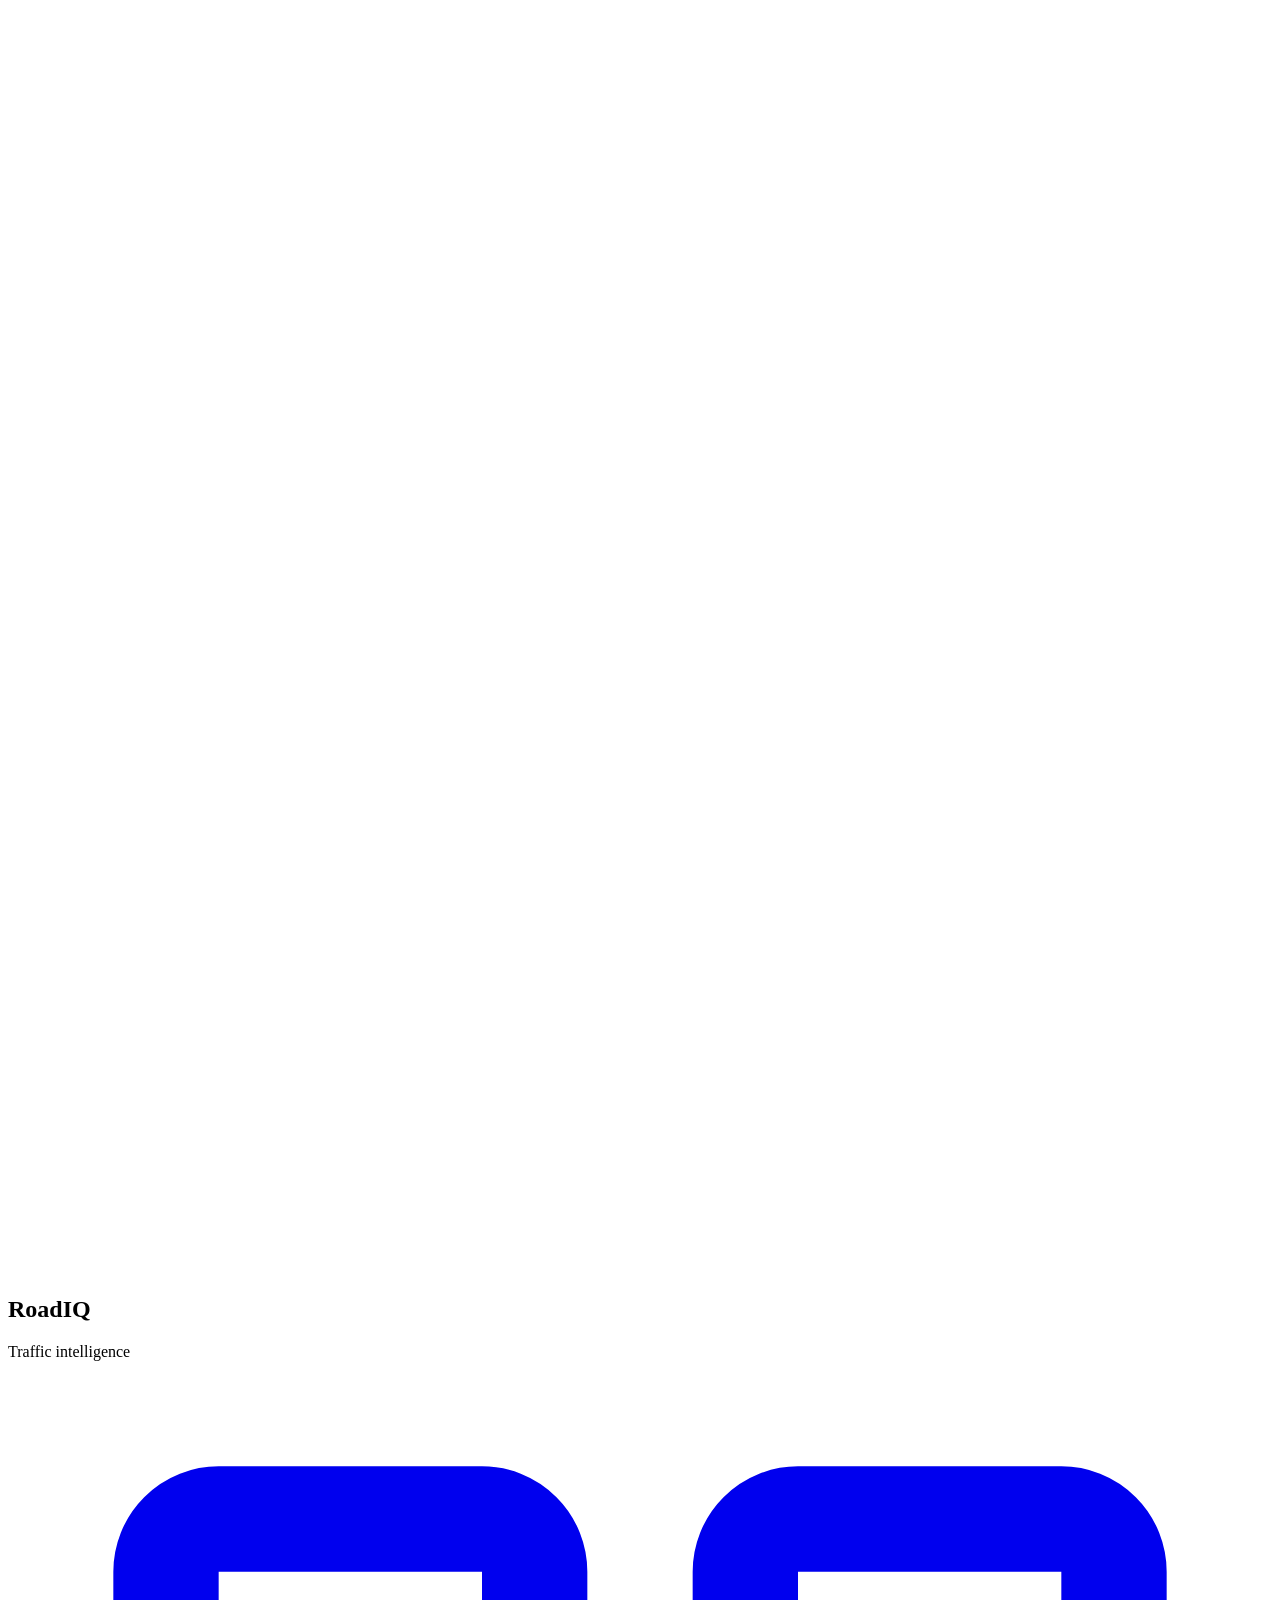
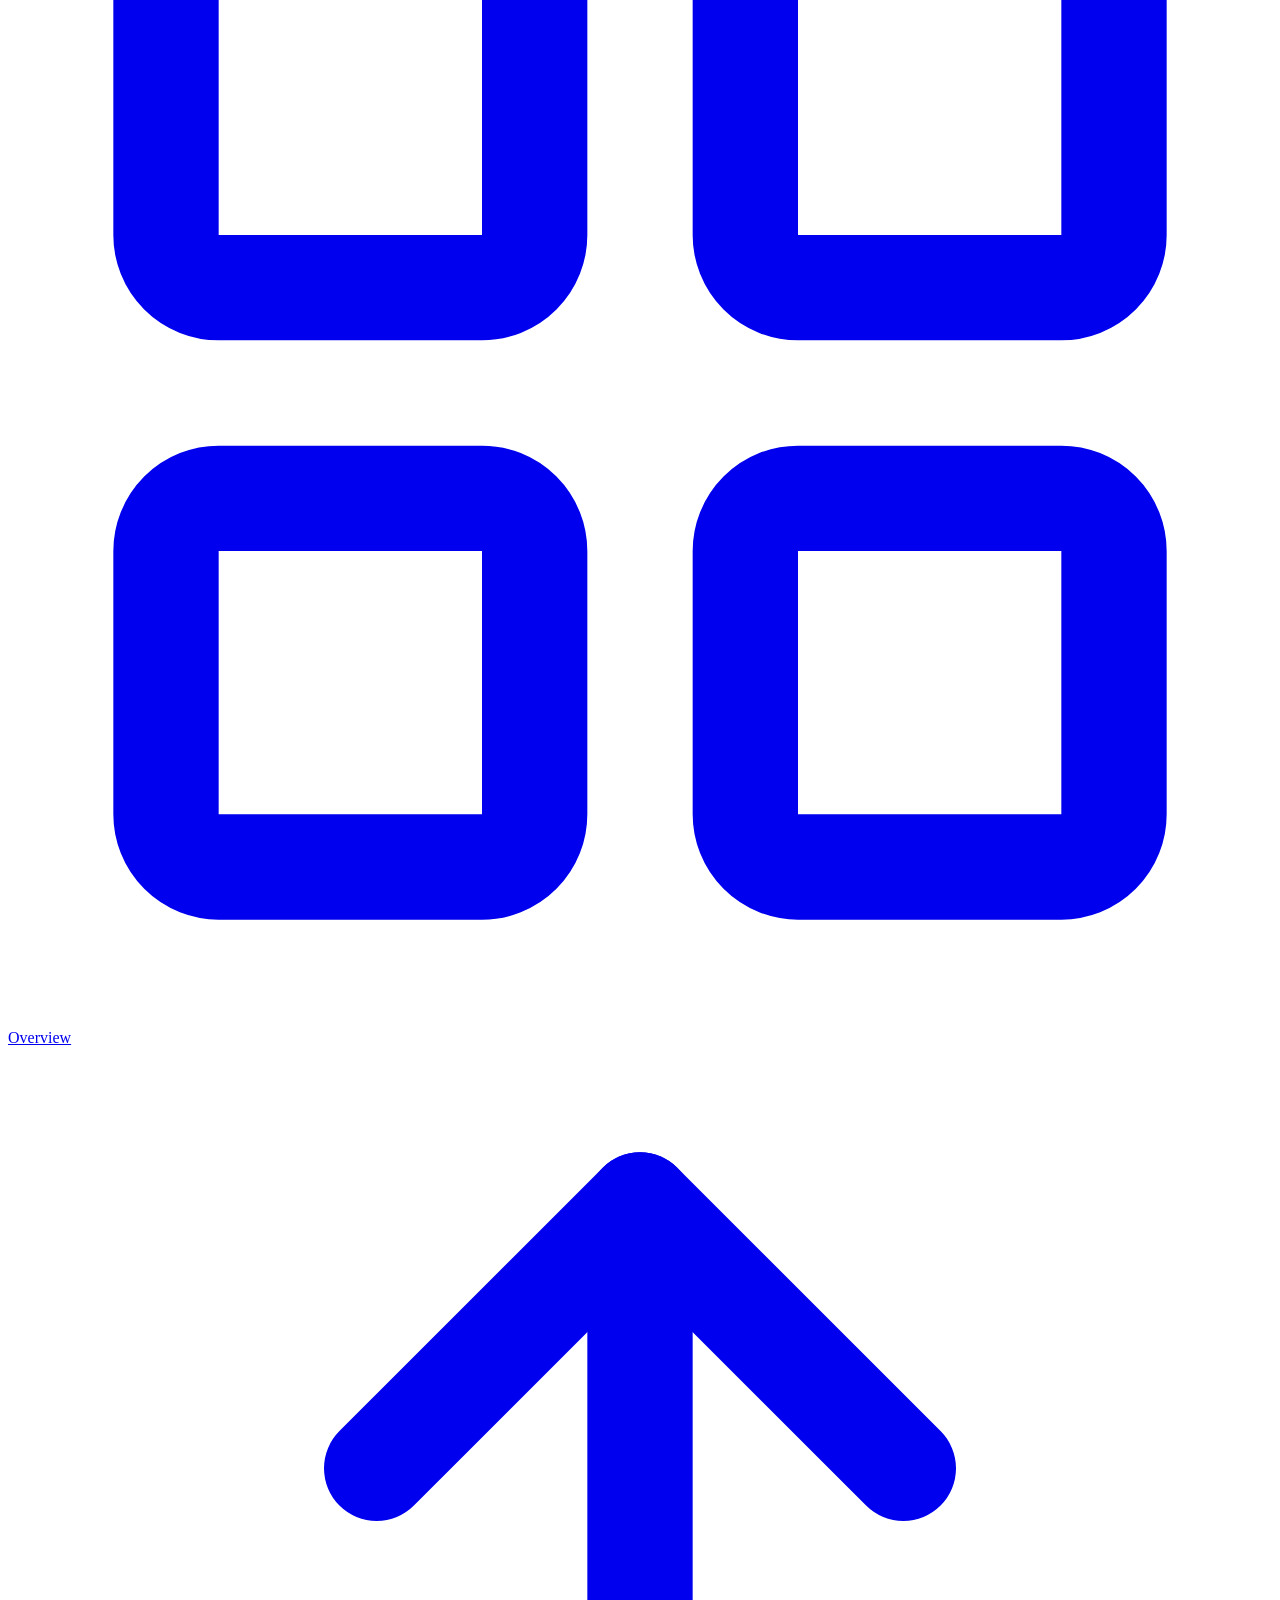
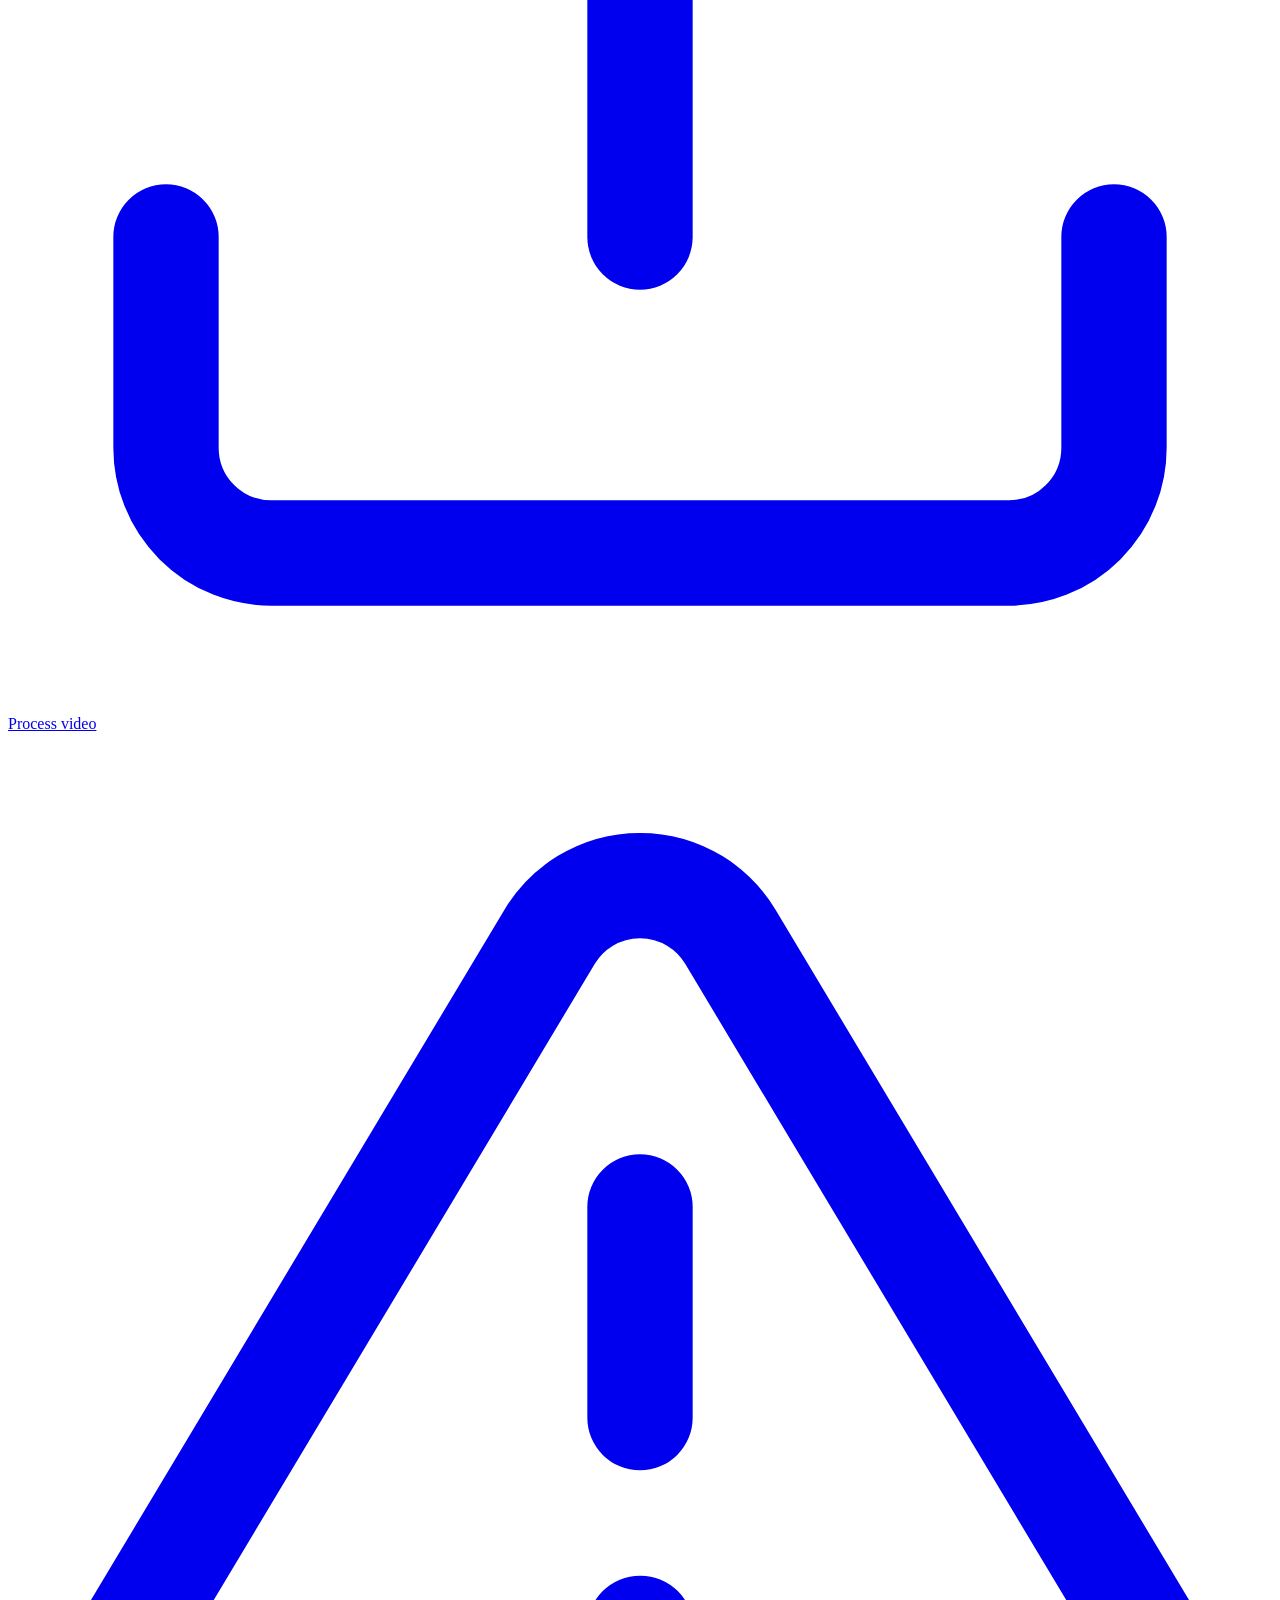
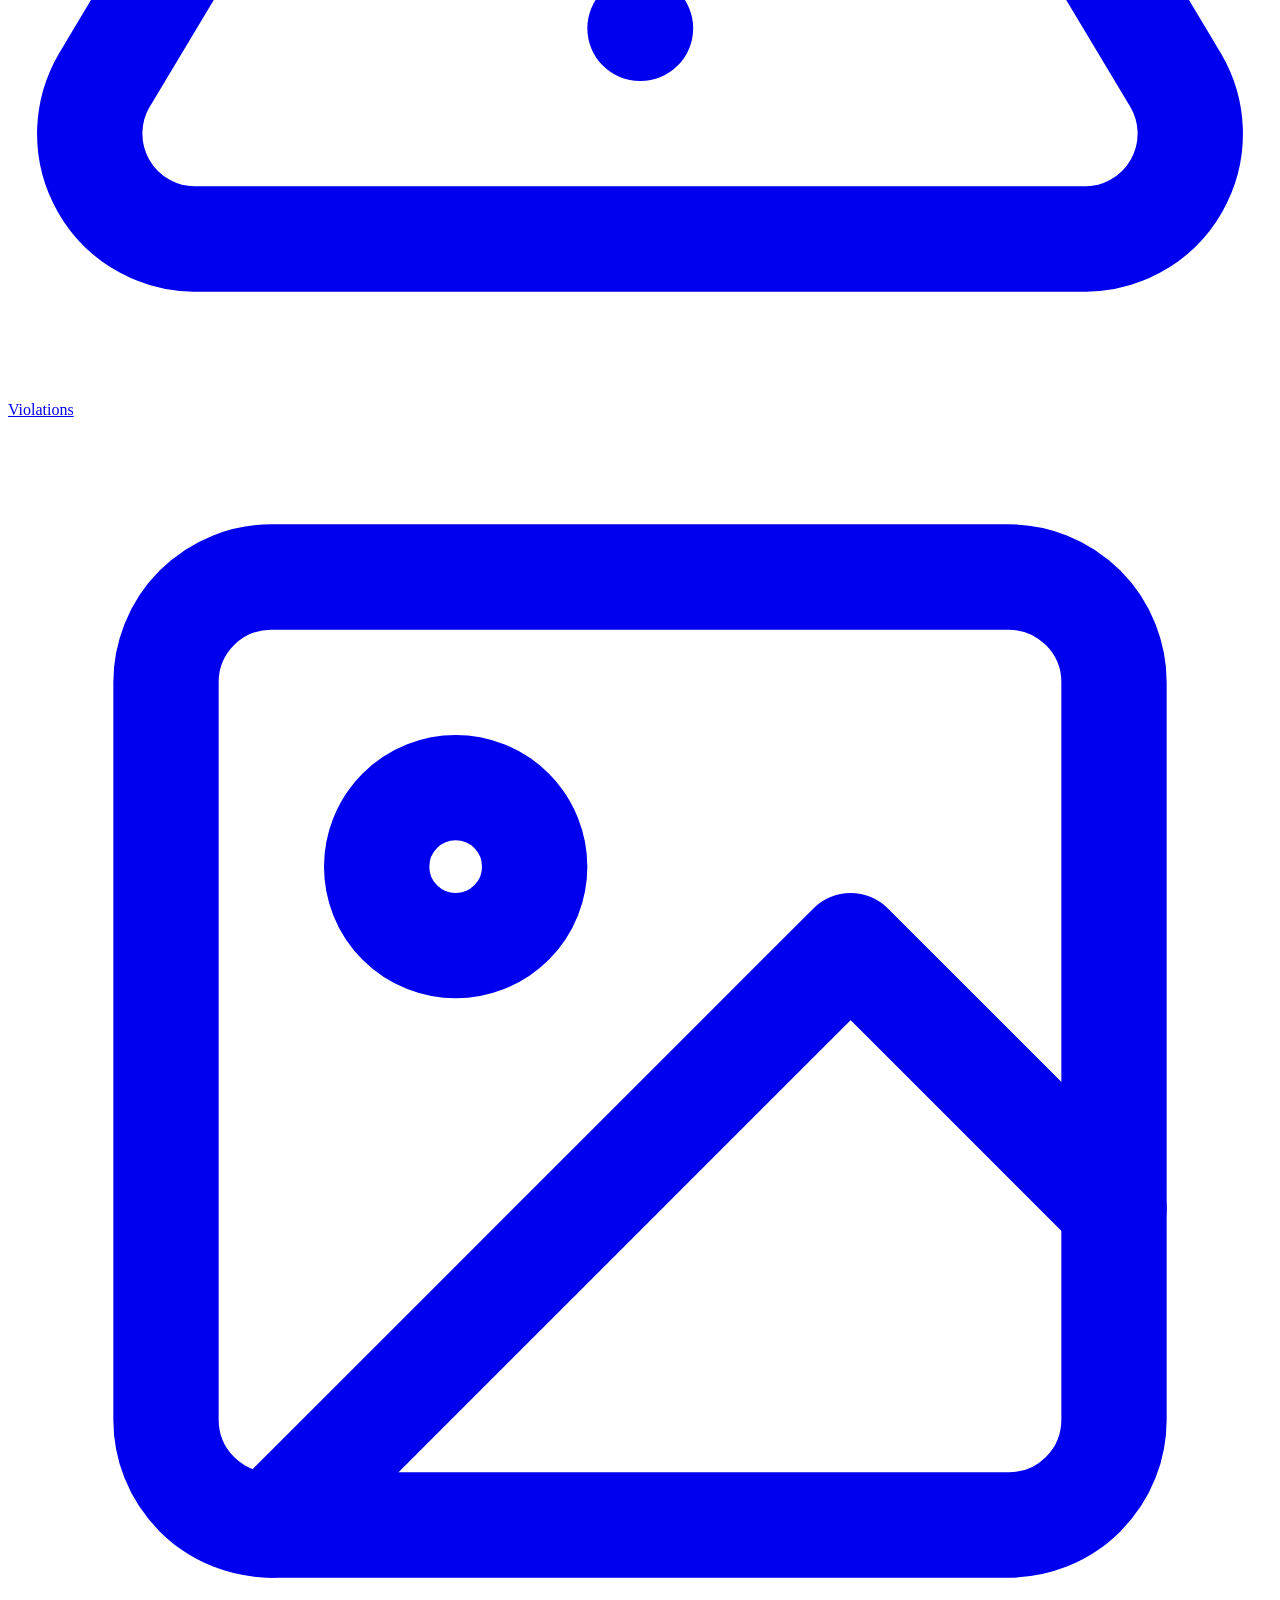
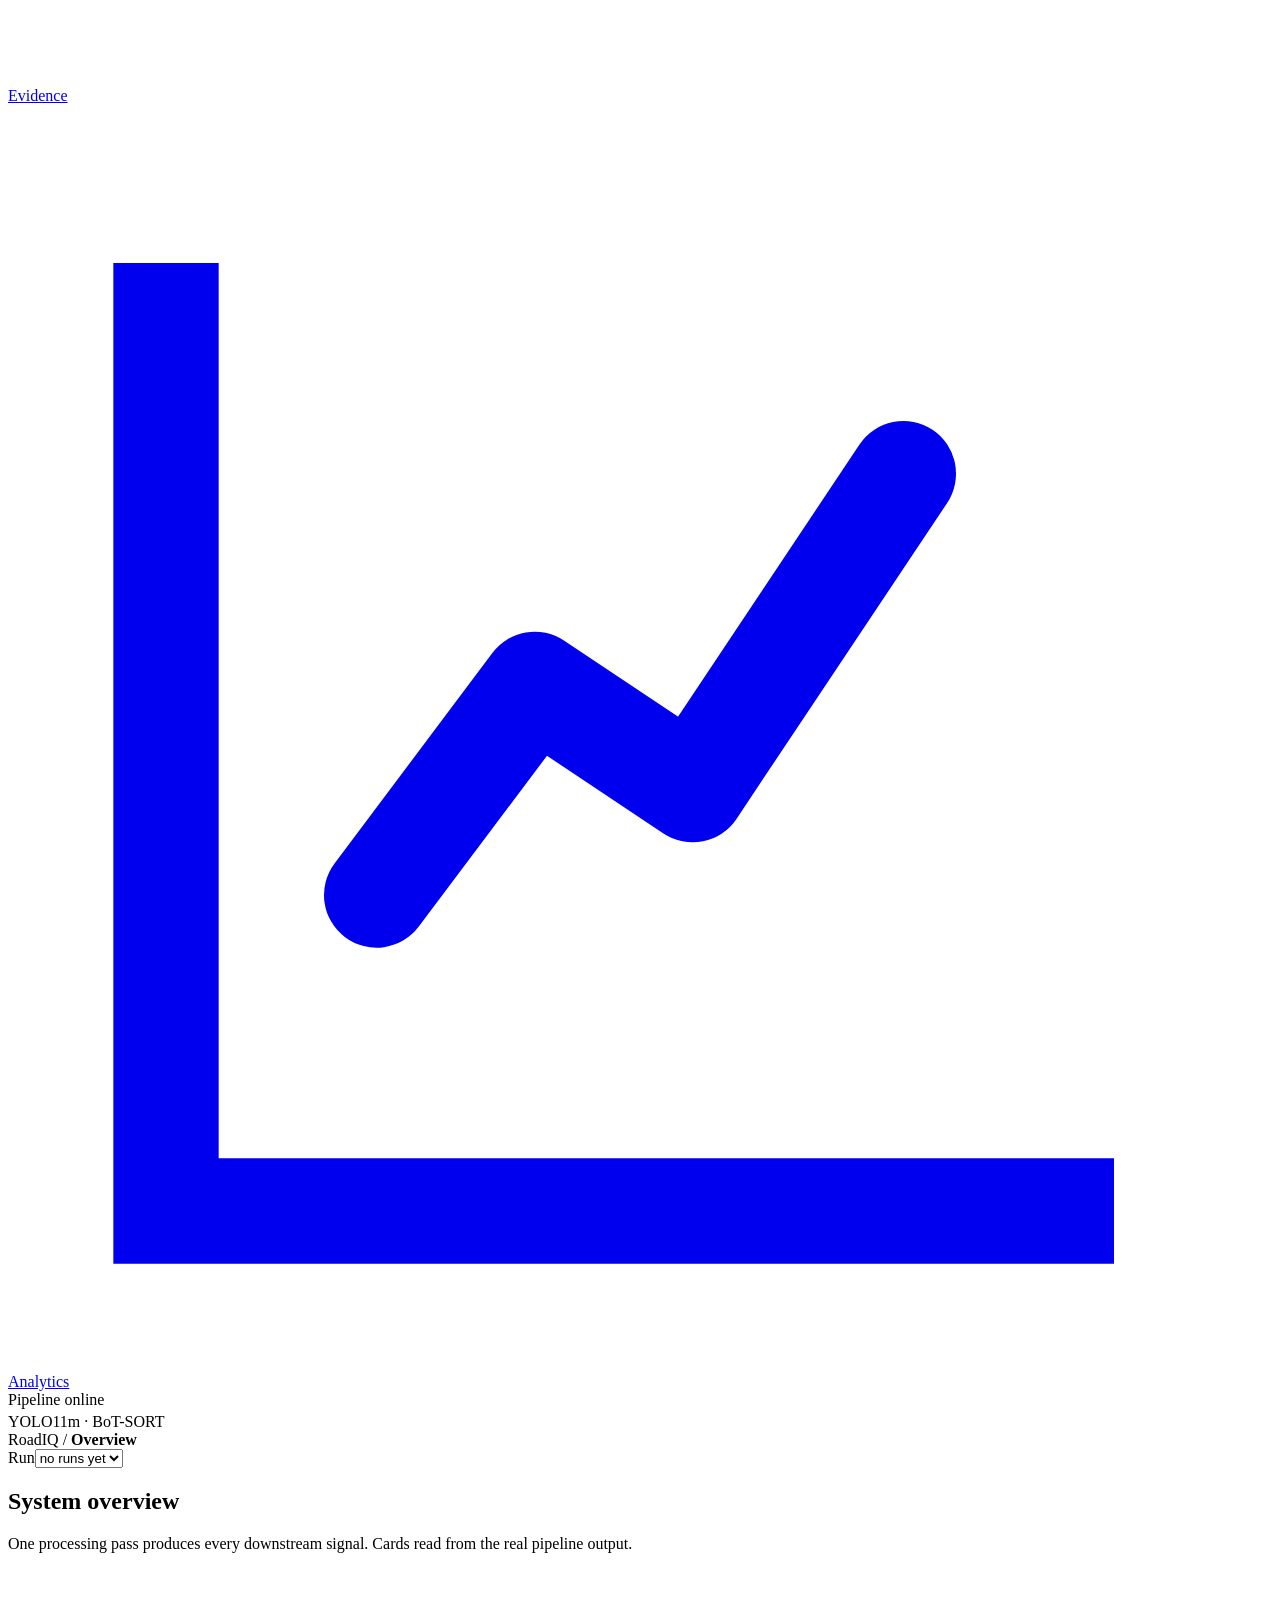
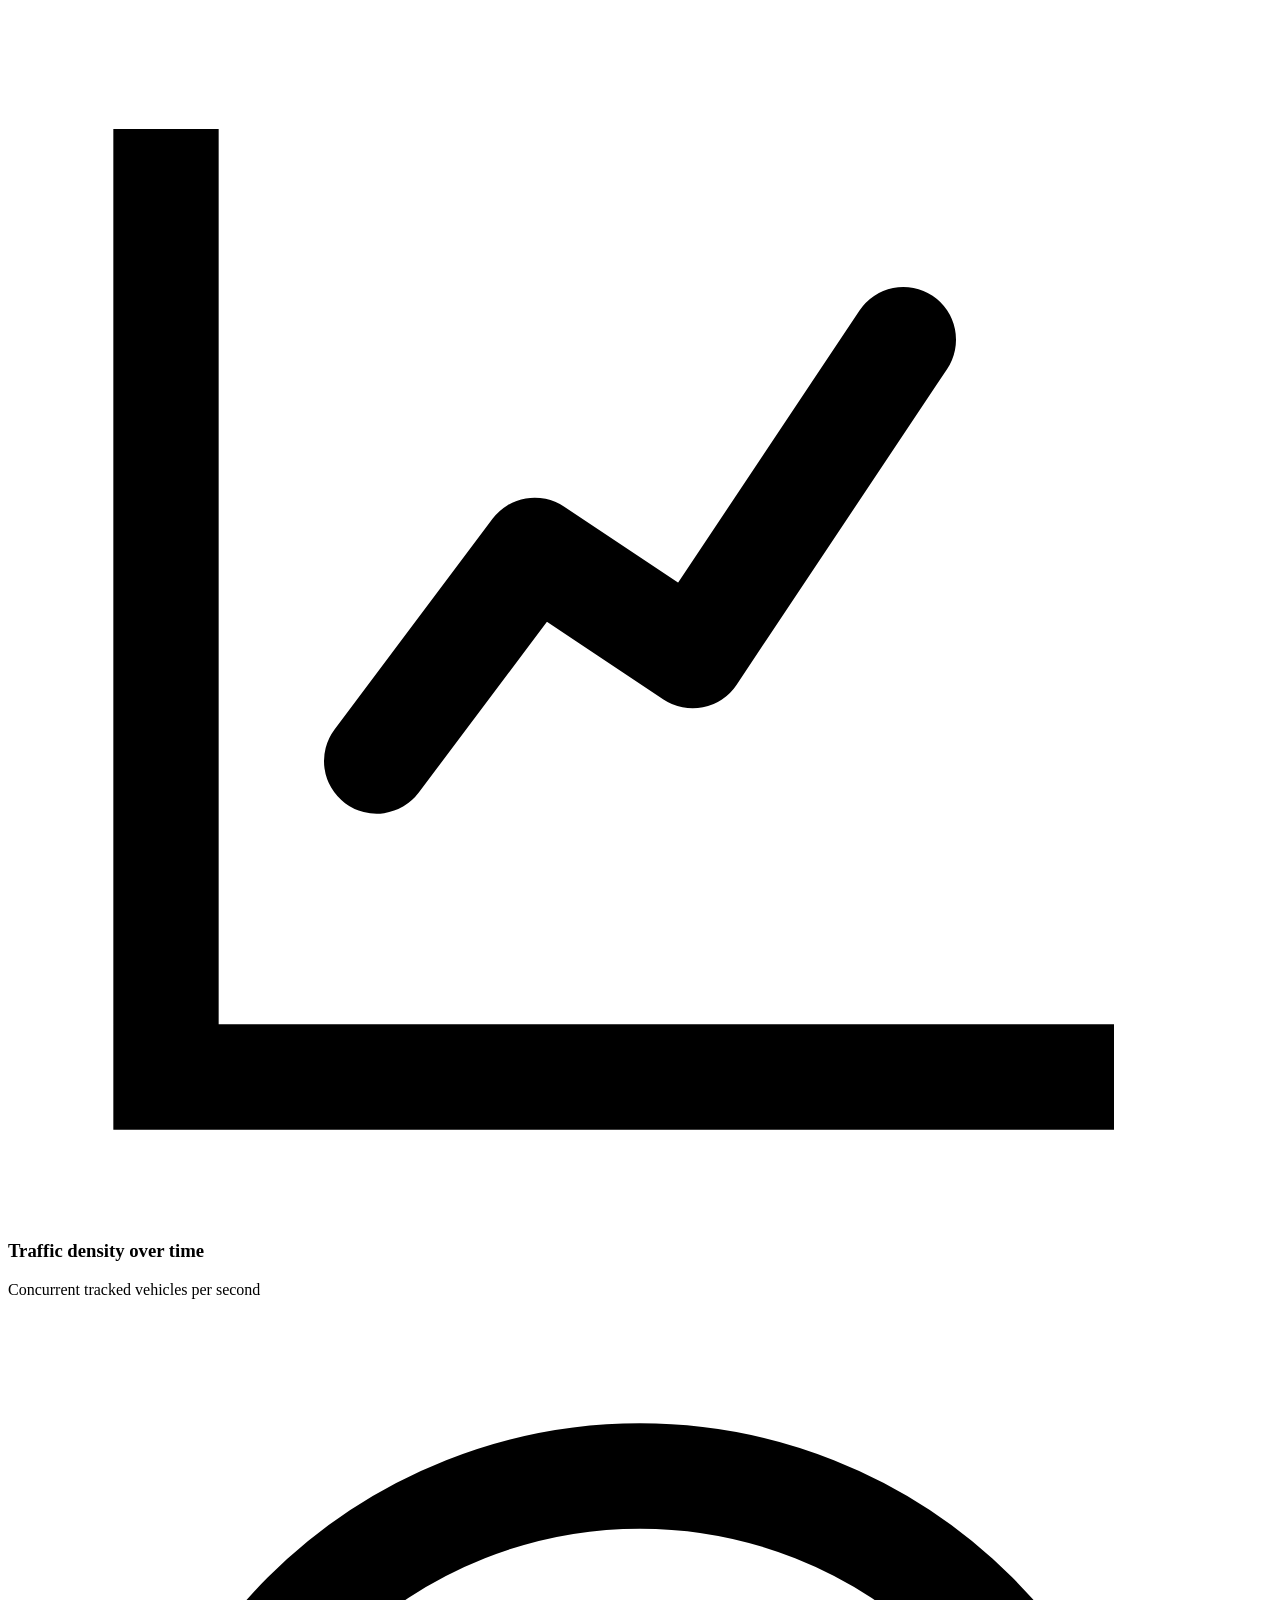
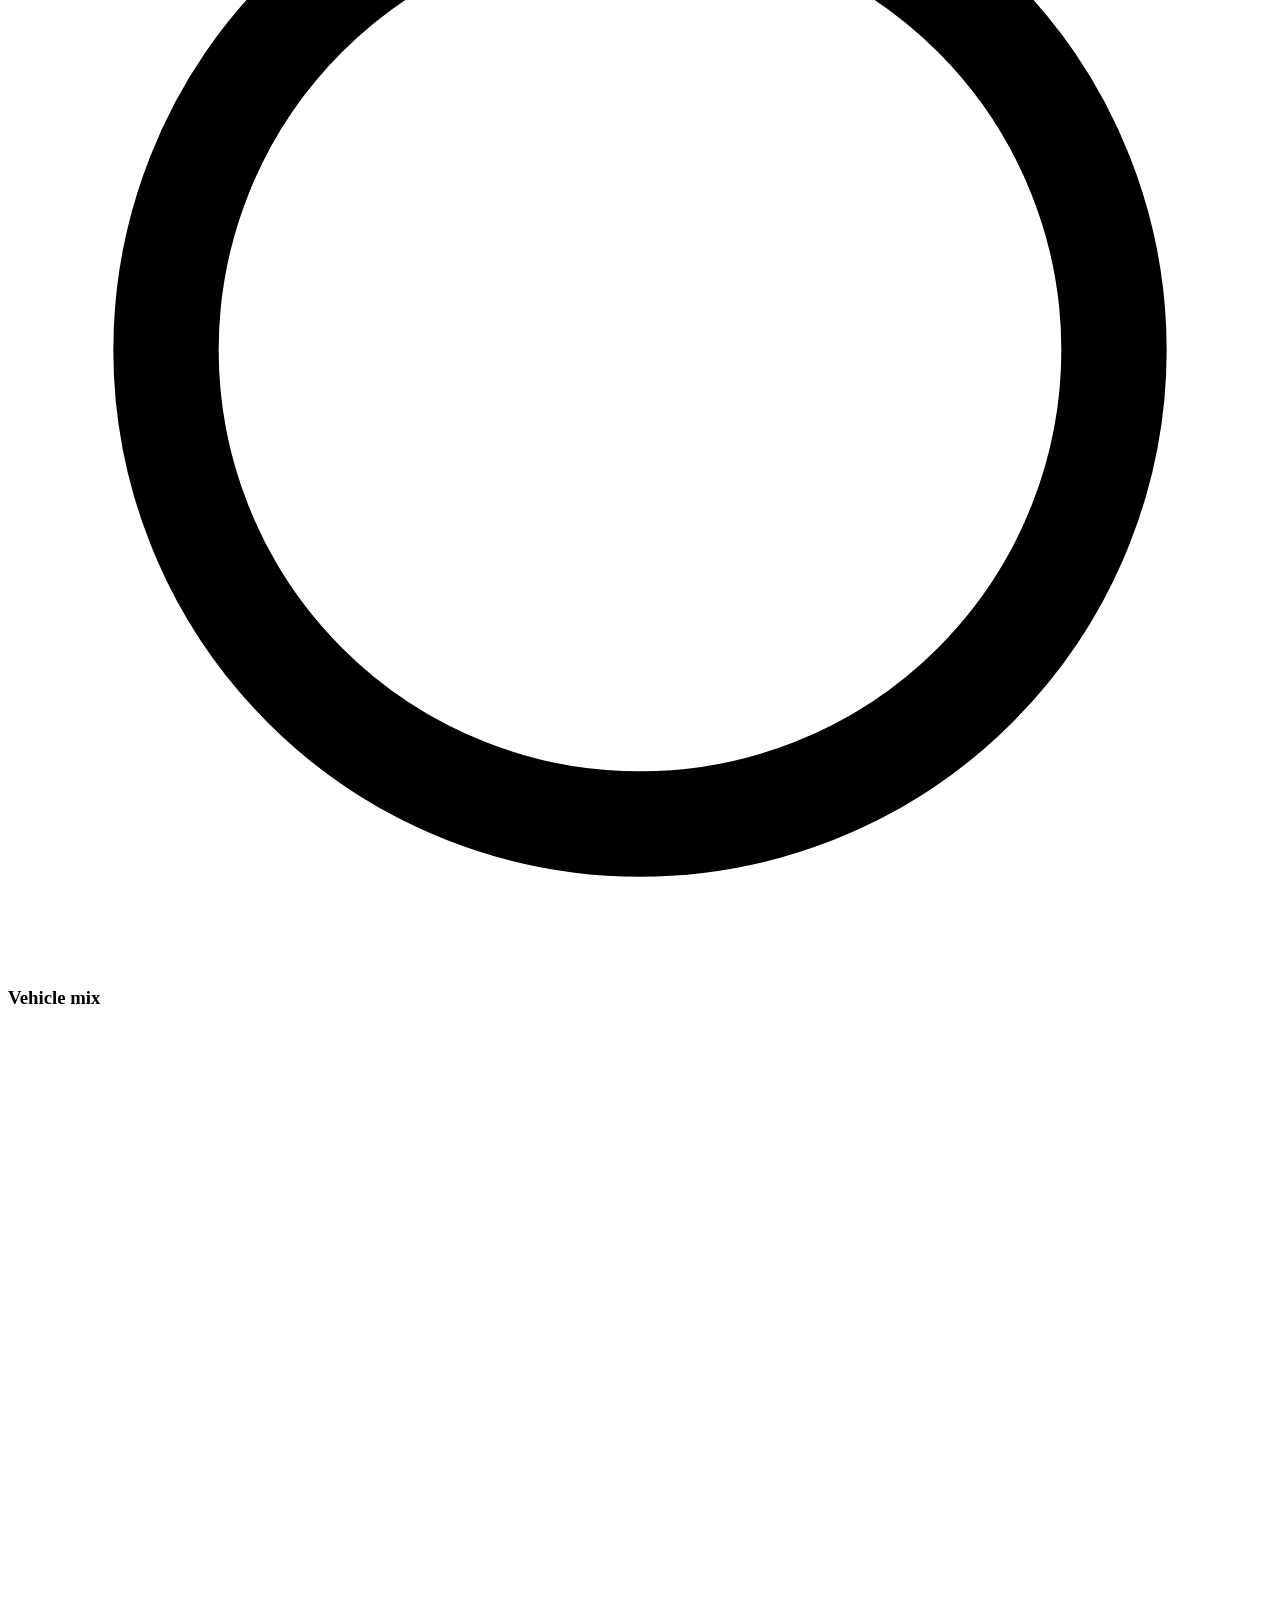
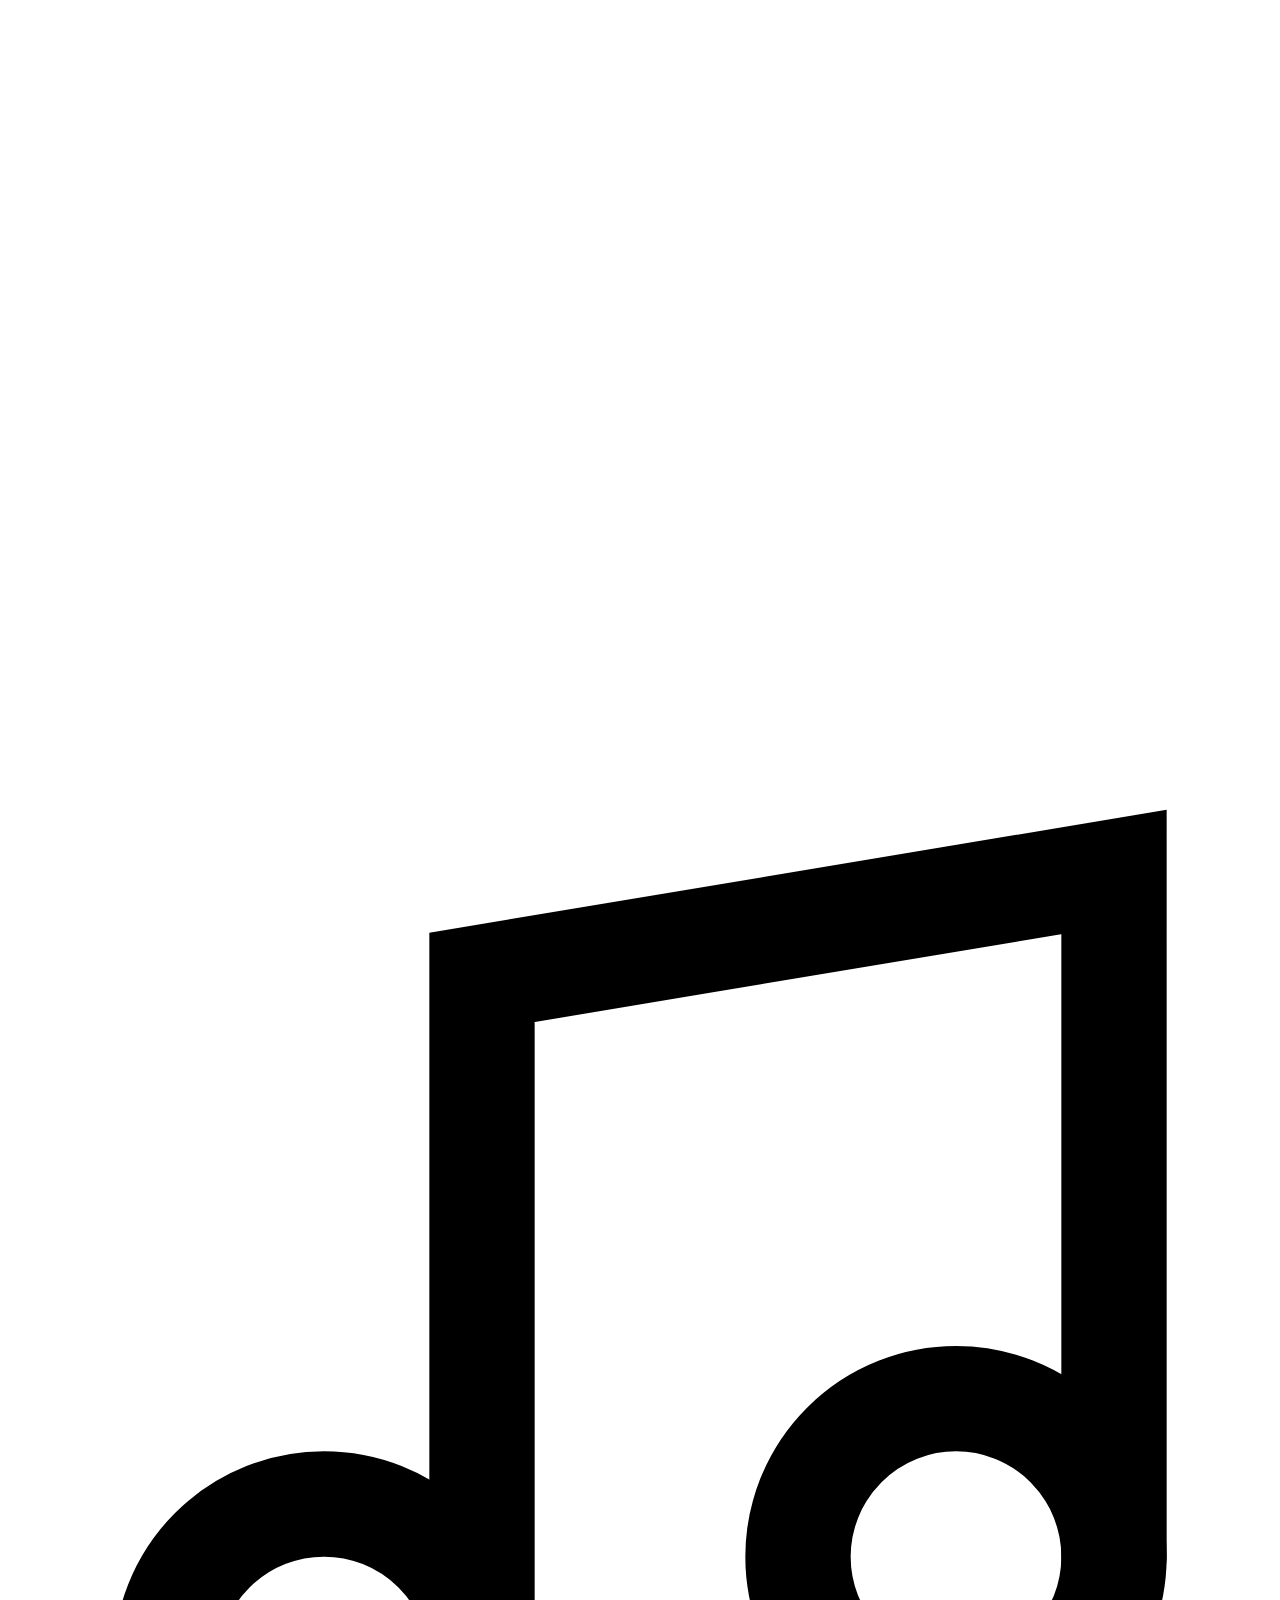
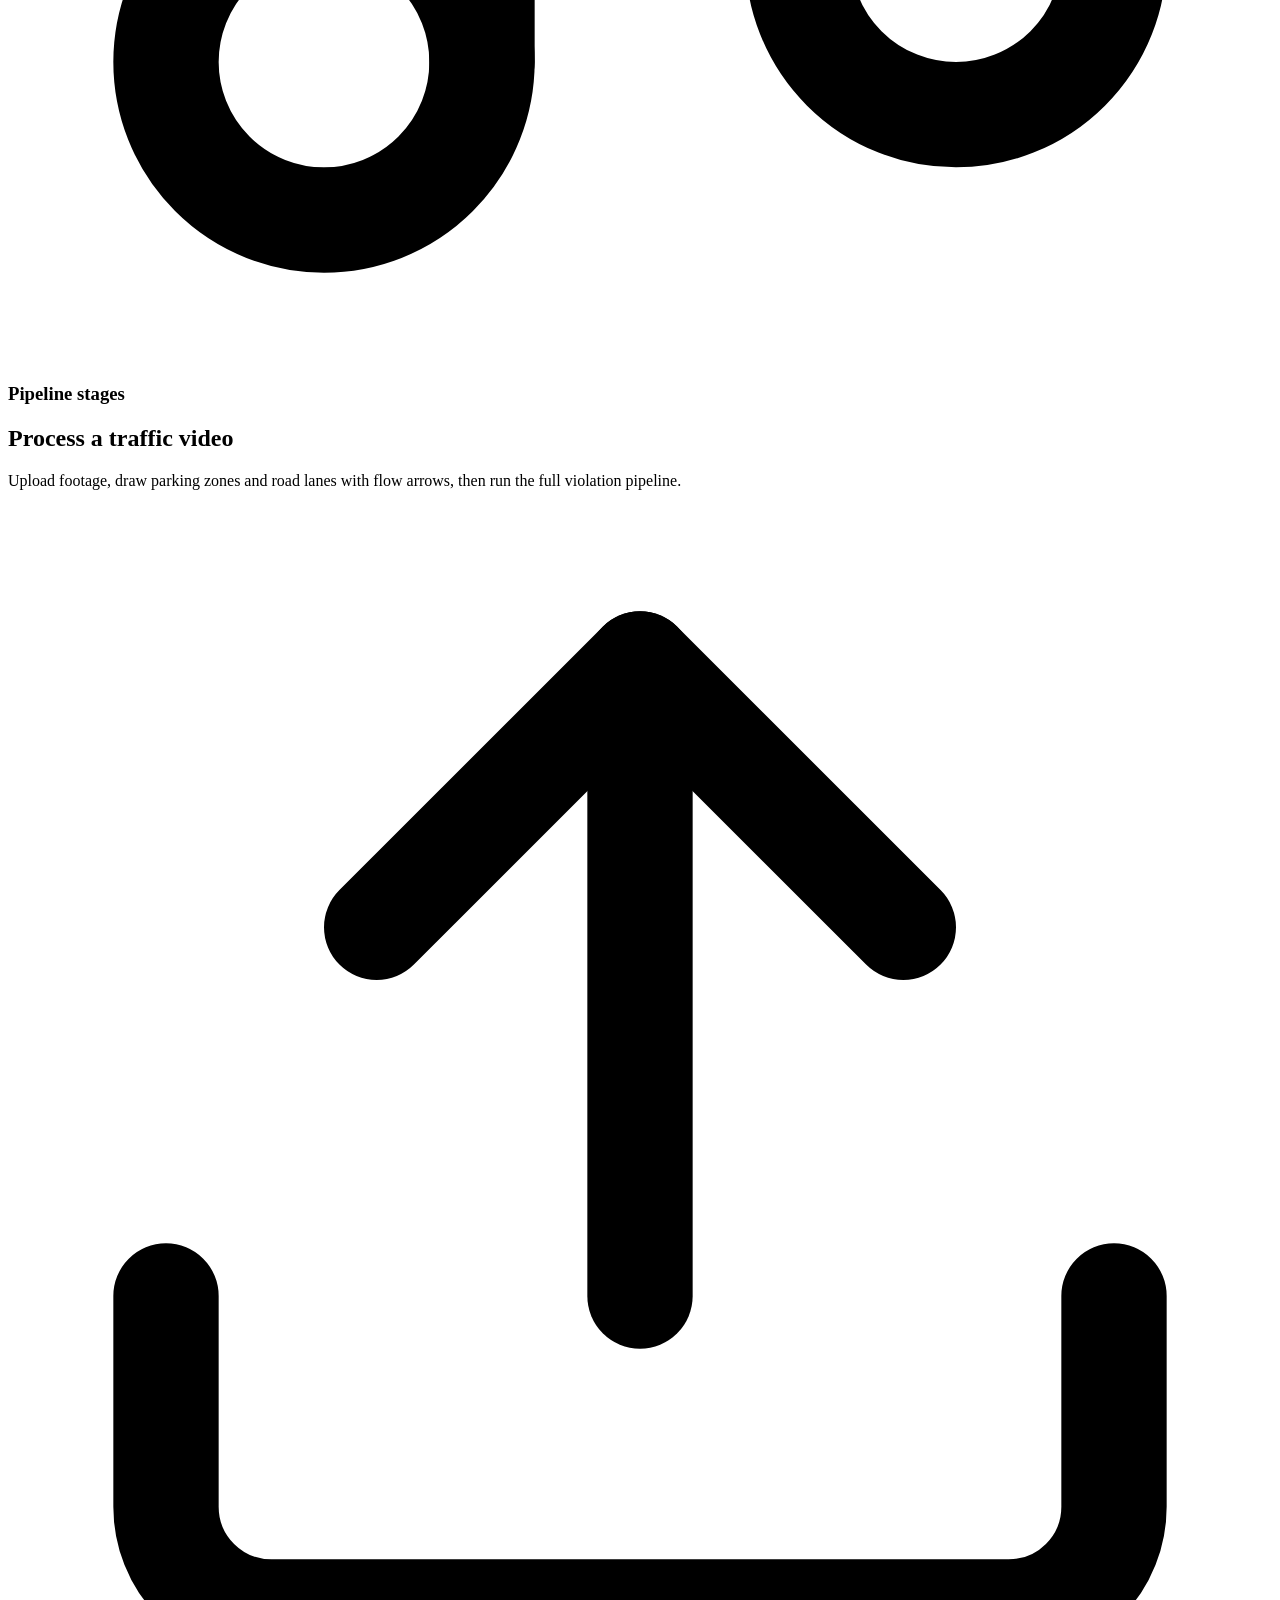
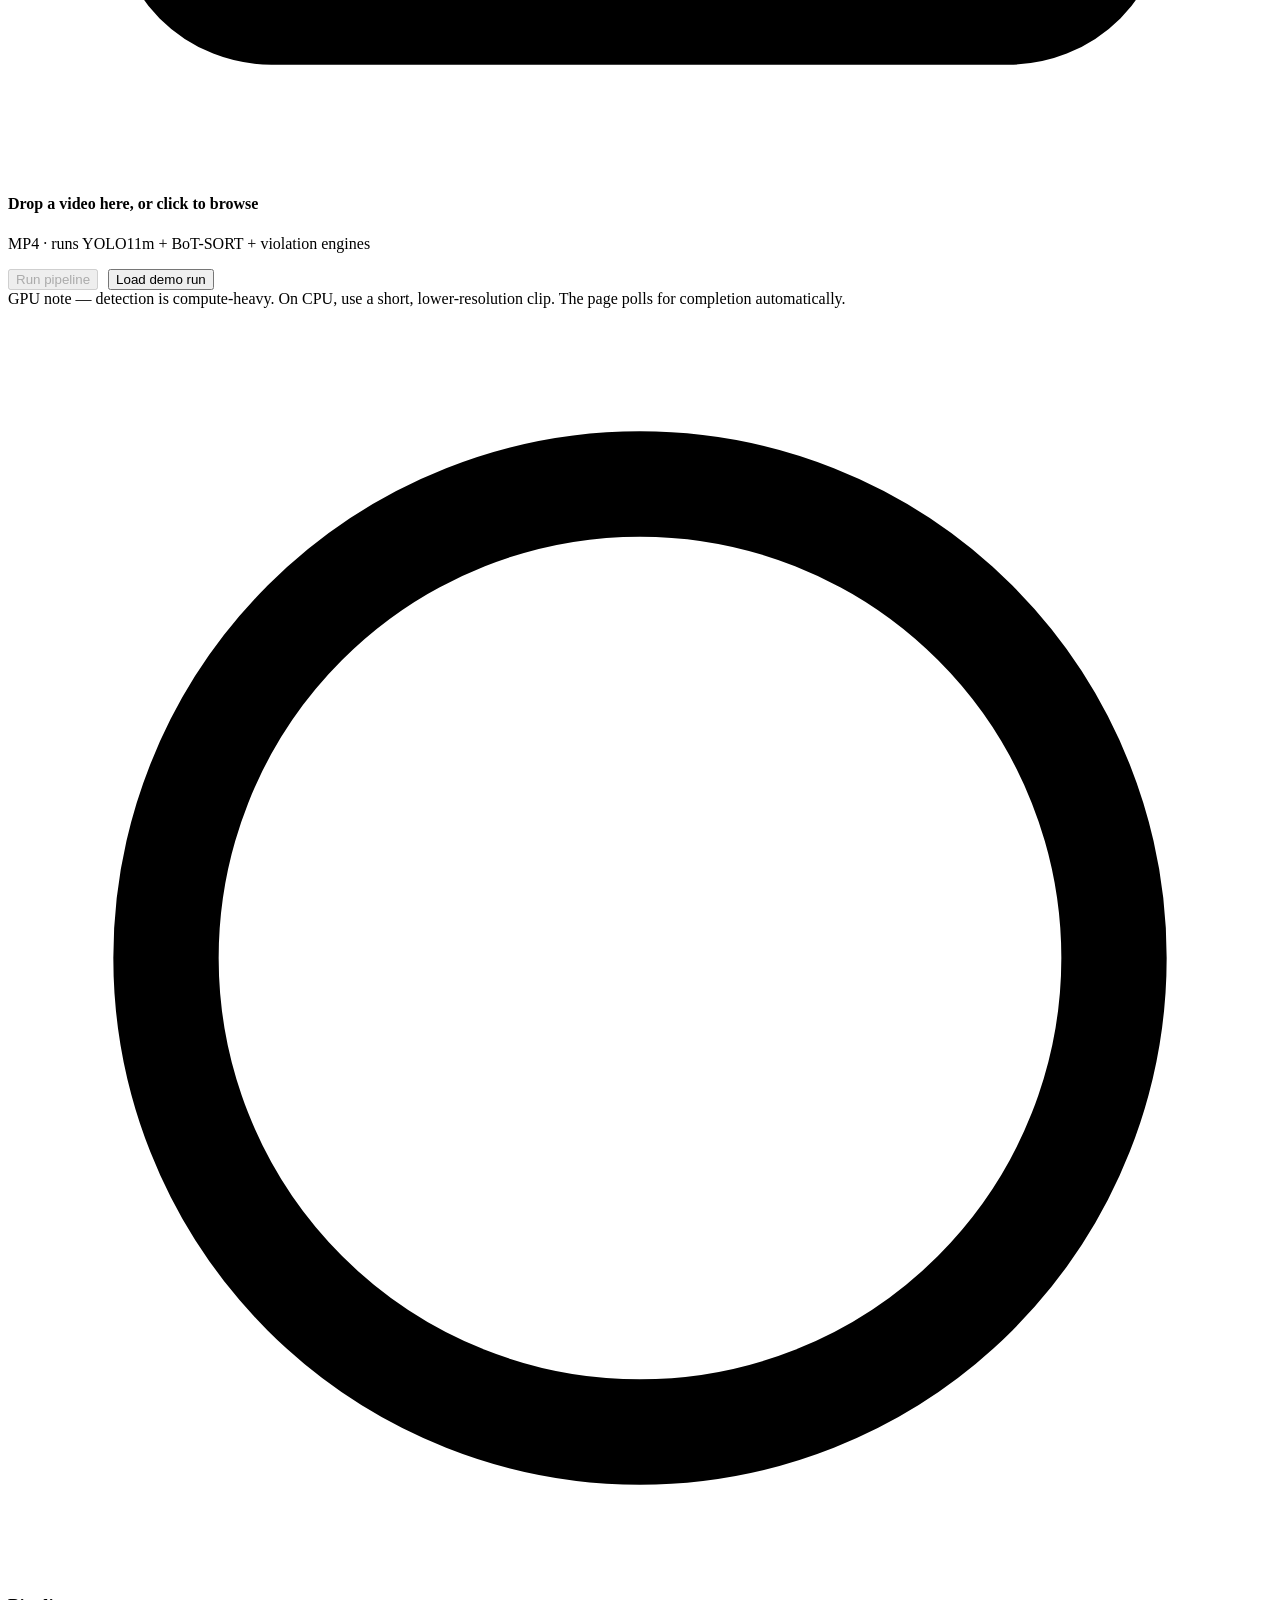
==== commit add94e14: "Add files via upload" ====
--- a/index.html
+++ b/index.html
@@ -4,144 +4,14 @@
 <meta charset="utf-8">
 <meta name="viewport" content="width=device-width, initial-scale=1">
 <title>Traffic Violation Dashboard</title>
-<style>
-:root {
-  --navy-900:#0B1F3A; --navy-800:#102a4c; --blue-600:#1E5FA8; --blue-500:#2B7BD4;
-  --blue-100:#E6F1FB; --blue-50:#F2F8FD; --ink:#0E1B2A; --slate:#5A6B7E; --mist:#8A99AB;
-  --line:#E2E9F1; --surface:#FFFFFF; --canvas:#F5F8FC;
-  --amber:#E08A1E; --amber-bg:#FBF0DC; --green:#1D9E75; --green-bg:#E1F5EE;
-  --red:#C8442E; --red-bg:#FBE9E5;
-  --mono:ui-monospace,"SF Mono","Roboto Mono",Menlo,monospace;
-  --sans:-apple-system,BlinkMacSystemFont,"Segoe UI",Roboto,Helvetica,Arial,sans-serif;
-  --r:10px; --shadow:0 1px 2px rgba(11,31,58,.04),0 4px 16px rgba(11,31,58,.06);
-}
-*{box-sizing:border-box;margin:0;padding:0}
-html,body{height:100%}
-body{font-family:var(--sans);background:var(--canvas);color:var(--ink);-webkit-font-smoothing:antialiased;display:grid;grid-template-columns:248px 1fr;min-height:100vh}
-
-.sidebar{background:var(--navy-900);color:#cdd9e8;display:flex;flex-direction:column;padding:22px 16px;position:sticky;top:0;height:100vh}
-.brand{display:flex;align-items:center;gap:11px;padding:4px 8px 22px}
-.brand .mark{width:34px;height:34px;border-radius:9px;background:linear-gradient(135deg,var(--blue-500),var(--blue-600));display:grid;place-items:center;flex:none;box-shadow:0 0 0 1px rgba(255,255,255,.08) inset}
-.brand .mark svg{width:19px;height:19px}
-.brand h1{font-size:16px;font-weight:600;color:#fff;letter-spacing:-.01em;line-height:1.1}
-.brand .tag{font-size:11px;color:#6f87a6;letter-spacing:.04em;text-transform:uppercase}
-.nav{display:flex;flex-direction:column;gap:2px;margin-top:4px}
-.nav a{display:flex;align-items:center;gap:11px;padding:10px 12px;border-radius:8px;color:#aab9cc;text-decoration:none;font-size:14px;font-weight:450;transition:background .14s,color .14s}
-.nav a svg{width:17px;height:17px;flex:none;opacity:.85}
-.nav a:hover{background:rgba(255,255,255,.05);color:#e6eef8}
-.nav a.active{background:var(--blue-600);color:#fff}
-.sidebar .foot{margin-top:auto;font-size:11.5px;color:#5f7794;line-height:1.6;padding:12px 10px 0;border-top:1px solid rgba(255,255,255,.07)}
-.dot-live{display:inline-block;width:7px;height:7px;border-radius:50%;background:var(--green);margin-right:6px;box-shadow:0 0 0 3px rgba(29,158,117,.2)}
-
-.main{min-width:0;display:flex;flex-direction:column}
-.topbar{height:60px;background:var(--surface);border-bottom:1px solid var(--line);display:flex;align-items:center;justify-content:space-between;padding:0 28px;position:sticky;top:0;z-index:10}
-.topbar .crumb{font-size:13px;color:var(--mist)}
-.topbar .crumb b{color:var(--ink);font-weight:600}
-.run-pill{font-size:12.5px;font-family:var(--mono);color:var(--slate);background:var(--blue-50);border:1px solid var(--line);padding:6px 12px;border-radius:20px;display:flex;align-items:center;gap:8px}
-.run-pill select{border:none;background:transparent;font:inherit;color:var(--blue-600);cursor:pointer;outline:none}
-.content{padding:28px;max-width:1180px;width:100%}
-.page{display:none}.page.show{display:block;animation:fade .25s ease}
-@keyframes fade{from{opacity:0;transform:translateY(6px)}to{opacity:1;transform:none}}
-.page-head{margin-bottom:22px}
-.page-head h2{font-size:22px;font-weight:600;letter-spacing:-.02em}
-.page-head p{color:var(--slate);font-size:14px;margin-top:4px}
-
-.grid{display:grid;gap:16px}
-.cols-4{grid-template-columns:repeat(4,1fr)}.cols-3{grid-template-columns:repeat(3,1fr)}.cols-2{grid-template-columns:1.6fr 1fr}
-@media(max-width:1000px){.cols-4{grid-template-columns:repeat(2,1fr)}.cols-2,.cols-3{grid-template-columns:1fr}}
-.card{background:var(--surface);border:1px solid var(--line);border-radius:var(--r);padding:18px;box-shadow:var(--shadow)}
-.card h3{font-size:13px;font-weight:600;color:var(--slate);text-transform:uppercase;letter-spacing:.04em;margin-bottom:14px;display:flex;align-items:center;gap:8px}
-.card h3 svg{width:15px;height:15px;color:var(--blue-500)}
-.stat .label{font-size:12.5px;color:var(--mist);text-transform:uppercase;letter-spacing:.04em}
-.stat .value{font-size:30px;font-weight:650;letter-spacing:-.02em;margin-top:6px;font-variant-numeric:tabular-nums}
-.stat .value small{font-size:14px;color:var(--mist);font-weight:500}
-.stat .sub{font-size:12.5px;color:var(--slate);margin-top:6px}
-.stat .ic{float:right;width:38px;height:38px;border-radius:9px;background:var(--blue-50);display:grid;place-items:center}
-.stat .ic svg{width:19px;height:19px;color:var(--blue-600)}
-.stat.alert .ic{background:var(--amber-bg)}.stat.alert .ic svg{color:var(--amber)}
-
-table{width:100%;border-collapse:collapse;font-size:13.5px}
-th{text-align:left;font-size:11.5px;text-transform:uppercase;letter-spacing:.04em;color:var(--mist);font-weight:600;padding:0 14px 11px;border-bottom:1px solid var(--line)}
-td{padding:13px 14px;border-bottom:1px solid var(--blue-50);vertical-align:middle}
-tr:last-child td{border-bottom:none}
-tr:hover td{background:var(--blue-50)}
-.mono{font-family:var(--mono);font-size:12.5px}
-.id-chip{font-family:var(--mono);font-size:12px;background:var(--navy-900);color:#bcd2ee;padding:3px 8px;border-radius:5px}
-.badge{display:inline-flex;align-items:center;gap:6px;font-size:12px;font-weight:600;padding:4px 10px;border-radius:16px}
-.badge.parking{background:var(--amber-bg);color:#8a5410}
-.badge.wrong{background:var(--red-bg);color:#8f2a19}
-.badge.cls{background:var(--blue-50);color:var(--blue-600)}
-.conf-bar{height:6px;background:var(--line);border-radius:4px;width:70px;overflow:hidden;display:inline-block;vertical-align:middle}
-.conf-bar>i{display:block;height:100%;background:var(--blue-500)}
-
-.drop{border:2px dashed var(--sky-line,#85B7EB);border-radius:14px;background:var(--blue-50);padding:46px 20px;text-align:center;cursor:pointer;transition:background .15s,border-color .15s}
-.drop:hover,.drop.over{background:#E9F3FD;border-color:var(--blue-500)}
-.drop .big{width:54px;height:54px;border-radius:13px;background:#fff;box-shadow:var(--shadow);display:grid;place-items:center;margin:0 auto 14px}
-.drop .big svg{width:26px;height:26px;color:var(--blue-600)}
-.drop h4{font-size:16px;font-weight:600}
-.drop p{color:var(--slate);font-size:13px;margin-top:5px}
-.btn{font:inherit;font-weight:600;font-size:14px;border:none;cursor:pointer;padding:11px 20px;border-radius:9px;background:var(--blue-600);color:#fff;transition:background .14s}
-.btn:hover{background:var(--blue-500)}.btn:disabled{background:var(--mist);cursor:default}
-.btn.ghost{background:#fff;color:var(--blue-600);border:1px solid var(--line)}
-.btn.sm{padding:8px 14px;font-size:13px}
-
-.pipe-steps{display:flex;gap:0;margin-top:8px}
-.pstep{flex:1;display:flex;flex-direction:column;align-items:center;gap:8px;position:relative}
-.pstep:not(:last-child)::after{content:"";position:absolute;top:17px;left:50%;width:100%;height:2px;background:var(--line);z-index:0}
-.pstep .ring{width:36px;height:36px;border-radius:50%;background:#fff;border:2px solid var(--line);display:grid;place-items:center;z-index:1;color:var(--mist);transition:all .2s}
-.pstep .ring svg{width:16px;height:16px}
-.pstep.active .ring{border-color:var(--blue-500);color:var(--blue-600);box-shadow:0 0 0 4px var(--blue-50)}
-.pstep.done .ring{background:var(--green);border-color:var(--green);color:#fff}
-.pstep .lbl{font-size:11px;color:var(--slate);font-weight:500;text-align:center}
-.pstep.active .lbl,.pstep.done .lbl{color:var(--ink)}
-
-.video-wrap{background:var(--navy-900);border-radius:var(--r);overflow:hidden;aspect-ratio:16/9;display:grid;place-items:center}
-.video-wrap video{width:100%;height:100%;object-fit:contain}
-.video-wrap .placeholder{color:#5f7794;font-size:13px;text-align:center}
-.video-wrap .placeholder svg{width:30px;height:30px;margin-bottom:8px;opacity:.6}
-.empty{text-align:center;padding:48px 20px;color:var(--mist)}
-.empty svg{width:38px;height:38px;opacity:.4;margin-bottom:10px}
-.empty p{font-size:14px}
-.note{font-size:12.5px;color:var(--slate);background:var(--blue-50);border-left:3px solid #85B7EB;padding:10px 14px;border-radius:0 8px 8px 0;margin-top:14px}
-.note.amber{background:var(--amber-bg);border-left-color:var(--amber);color:#7a4d10}
-.legend{display:flex;gap:18px;flex-wrap:wrap;font-size:12.5px;color:var(--slate);margin-top:14px}
-.legend span{display:flex;align-items:center;gap:7px}
-.legend i{width:11px;height:11px;border-radius:3px}
-.bars{display:flex;align-items:flex-end;gap:4px;height:150px;padding-top:8px}
-.bars .bar{flex:1;background:linear-gradient(var(--blue-500),#85B7EB);border-radius:3px 3px 0 0;min-height:3px;transition:height .4s}
-.bars .bar:hover{background:var(--blue-600)}
-.donut-wrap{display:flex;align-items:center;gap:22px}
-.donut{width:132px;height:132px;flex:none}
-.donut-legend{display:flex;flex-direction:column;gap:9px;font-size:13px;flex:1}
-.donut-legend .row{display:flex;align-items:center;gap:9px}
-.donut-legend .row i{width:11px;height:11px;border-radius:3px;flex:none}
-.donut-legend .row b{margin-left:auto;font-variant-numeric:tabular-nums}
-.spinner{width:16px;height:16px;border:2px solid var(--blue-100);border-top-color:var(--blue-500);border-radius:50%;animation:spin .7s linear infinite;display:inline-block;vertical-align:middle}
-@keyframes spin{to{transform:rotate(360deg)}}
-
-/* zone drawer */
-.mode-btn{font:inherit;font-size:13px;font-weight:600;padding:9px 14px;border-radius:8px;border:1px solid var(--line);background:#fff;color:var(--slate);cursor:pointer;display:inline-flex;align-items:center;gap:8px;transition:.14s}
-.mode-btn i{width:12px;height:12px;border-radius:3px;flex:none}
-.mode-btn.active[data-mode="parking"]{border-color:var(--red);background:var(--red-bg);color:#8f2a19}
-.mode-btn.active[data-mode="road"]{border-color:var(--amber);background:var(--amber-bg);color:#8a5410}
-.hint{font-size:12.5px;color:var(--blue-600);background:var(--blue-50);border-radius:8px;padding:9px 13px;margin-top:10px;font-weight:500}
-.evidence-card{border:1px solid var(--line);border-radius:var(--r);overflow:hidden;background:#fff}
-.evidence-card img{width:100%;display:block;background:var(--navy-900)}
-.cite-head{padding:12px 14px 0}
-.cite-body{padding:10px 14px 14px}
-.cite-row{display:flex;justify-content:space-between;gap:12px;padding:5px 0;border-bottom:1px solid var(--blue-50);font-size:13px}
-.cite-row:last-child{border-bottom:none}
-.cite-k{color:var(--mist);font-weight:500}
-.cite-v{color:var(--ink);font-weight:600;font-variant-numeric:tabular-nums;text-align:right}
-
-</style>
+<link rel="stylesheet" href="/static/dashboard.css">
 </head>
-<body data-active="dashboard">
+<body data-active="{{ active }}">
 
 <aside class="sidebar">
   <div class="brand">
     <div class="mark"><svg viewBox="0 0 24 24" fill="none" stroke="#fff" stroke-width="2" stroke-linecap="round" stroke-linejoin="round"><path d="M3 9h18M9 3v18"/><rect x="3" y="3" width="18" height="18" rx="2"/></svg></div>
-    <div><h1>Sentinel</h1><div class="tag">Traffic intelligence</div></div>
+    <div><h1>RoadIQ</h1><div class="tag">Traffic intelligence</div></div>
   </div>
   <nav class="nav">
     <a data-page="dashboard" href="/dashboard"><svg viewBox="0 0 24 24" fill="none" stroke="currentColor" stroke-width="2"><rect x="3" y="3" width="7" height="7" rx="1"/><rect x="14" y="3" width="7" height="7" rx="1"/><rect x="3" y="14" width="7" height="7" rx="1"/><rect x="14" y="14" width="7" height="7" rx="1"/></svg>Overview</a>
@@ -155,7 +25,7 @@
 
 <div class="main">
   <header class="topbar">
-    <div class="crumb">Sentinel / <b id="crumb">Overview</b></div>
+    <div class="crumb">RoadIQ / <b id="crumb">Overview</b></div>
     <div class="run-pill"><span class="dot-live"></span><span>Run</span><select id="runSelect"><option>no runs yet</option></select></div>
   </header>
   <div class="content">
@@ -250,399 +120,6 @@
 
   </div>
 </div>
-
-<script>
-const __DEMO__ = {
-  summary:{unique_vehicles:59,total_detections:14211,frames:1192,class_breakdown:{car:50,motorcycle:1,truck:8},n_parking:1,n_wrong_side:57},
-  violations:[
-    {tracker_id:6,type:"Illegal parking",vehicle_class:"car",timestamp_sec:1.48,detail:"zone #1 \u00b7 4/5 pts \u00b7 9.16s",confidence:0.8},
-    {tracker_id:101,type:"Wrong-side driving",vehicle_class:"truck",timestamp_sec:47.12,detail:"lane #2 \u00b7 172.0\u00b0 vs legal 0.0\u00b0",confidence:0.96},
-    {tracker_id:103,type:"Wrong-side driving",vehicle_class:"car",timestamp_sec:43.52,detail:"lane #2 \u00b7 168.4\u00b0 vs legal 0.0\u00b0",confidence:0.94},
-    {tracker_id:104,type:"Wrong-side driving",vehicle_class:"car",timestamp_sec:47.16,detail:"lane #2 \u00b7 175.2\u00b0 vs legal 0.0\u00b0",confidence:0.97},
-    {tracker_id:110,type:"Wrong-side driving",vehicle_class:"truck",timestamp_sec:47.44,detail:"lane #2 \u00b7 178.0\u00b0 vs legal 0.0\u00b0",confidence:0.99}
-  ],
-  analytics:{density_over_time:[3,4,5,7,8,9,11,12,10,9,8,9,11,13,12,10,8,6,7,9,10,12,11,9,8,6,5,4,6,7].map((c,i)=>({t:i,count:c})),avg_speed_px_sec:104.4,peak_concurrent:22},
-  evidence:[
-    {image:"",filename:"best_shot_id_101_truck.jpg",citation:"VIOLATION TYPE  : WRONG-SIDE DRIVING\nTRACKER ID      : 101\nVEHICLE CLASS   : TRUCK\nEVIDENCE FRAME  : 1178\nEVIDENCE TIME   : 47.12 seconds from video start\nRESOLUTION AREA : 84231 pixels\nVECTOR MOTION METRICS:\n  \u2022 Vehicle Direction: 188.0\u00b0\n  \u2022 Allowed Direction: 0.0\u00b0\n  \u2022 Deviation Angle  : 172.0\u00b0 against legal lane flow\n  \u2022 Target Zone ID   : Road Lane #2"}
-  ]
-};
-window.fetch = function(url){url=String(url);const J=o=>Promise.resolve({ok:true,json:()=>Promise.resolve(o)});
-  if(url.endsWith('/summary'))return J(__DEMO__.summary);
-  if(url.endsWith('/violations'))return J(__DEMO__.violations);
-  if(url.endsWith('/analytics'))return J(__DEMO__.analytics);
-  if(url.endsWith('/evidence'))return J(__DEMO__.evidence);
-  if(url.endsWith('/api/runs'))return J([]);
-  if(url.endsWith('/api/demo'))return J(__DEMO__);
-  if(url.includes('/api/upload'))return J({run_id:"demo",image:"",width:1280,height:720});
-  if(url.includes('/process'))return J({run_id:"demo",status:"queued"});
-  return J({});};
-</script>
-<script>
-const $ = (s, r = document) => r.querySelector(s);
-const $$ = (s, r = document) => [...r.querySelectorAll(s)];
-const fmt = n => Number(n).toLocaleString();
-const CRUMBS = { dashboard: "Overview", upload: "Process video", violations: "Violations", evidence: "Evidence", analytics: "Analytics" };
-const VCOLORS = { car: "#2B7BD4", motorcycle: "#1D9E75", bus: "#E08A1E", truck: "#7A5BD0", bicycle: "#C8442E", person: "#8A99AB" };
-
-let STATE = { runId: null, data: null };
-
-function showPage(p) {
-  $$(".page").forEach(x => x.classList.remove("show"));
-  $("#page-" + p)?.classList.add("show");
-  $$(".nav a").forEach(a => a.classList.toggle("active", a.dataset.page === p));
-  $("#crumb").textContent = CRUMBS[p] || "Overview";
-  try { if (location.protocol !== "file:") history.replaceState({}, "", "/" + p); } catch (e) {}
-  render(p);
-}
-$$(".nav a").forEach(a => a.addEventListener("click", e => { e.preventDefault(); showPage(a.dataset.page); }));
-const currentPage = () => $$(".page.show")[0]?.id.replace("page-", "") || document.body.dataset.active || "dashboard";
-
-async function loadRuns() {
-  try {
-    const runs = await fetch("/api/runs").then(r => r.json());
-    const done = runs.filter(r => r.status === "done");
-    const sel = $("#runSelect");
-    if (done.length) {
-      sel.innerHTML = done.map(r => `<option value="${r.run_id}">${r.video} · ${r.run_id.slice(0, 15)}</option>`).join("");
-      sel.onchange = () => selectRun(sel.value);
-      if (!STATE.runId || STATE.runId === "demo") await selectRun(done[0].run_id);
-    }
-    return runs;
-  } catch { return []; }
-}
-async function selectRun(id) {
-  if (!id || id === "undefined") return;
-  STATE.runId = id;
-  const [summary, violations, analytics, evidence] = await Promise.all([
-    fetch(`/api/runs/${id}/summary`).then(r => r.json()),
-    fetch(`/api/runs/${id}/violations`).then(r => r.json()),
-    fetch(`/api/runs/${id}/analytics`).then(r => r.json()),
-    fetch(`/api/runs/${id}/evidence`).then(r => r.json()),
-  ]);
-  STATE.data = { summary, violations, analytics, evidence };
-  // re-render whatever page is showing, with the real run's data
-  render(currentPage());
-}
-async function loadDemo() {
-  const d = await fetch("/api/demo").then(r => r.json());
-  STATE.runId = "demo"; STATE.data = d;
-  $("#runSelect").innerHTML = `<option>demo run · sample data</option>`;
-  render(currentPage());
-}
-
-function render(p) {
-  if (!STATE.data) return;
-  const { summary, violations, analytics, evidence } = STATE.data;
-  if (p === "dashboard") renderDashboard(summary, violations, analytics);
-  if (p === "violations") renderViolations(violations);
-  if (p === "evidence") renderEvidence(evidence);
-  if (p === "analytics") renderAnalytics(analytics, violations);
-}
-
-const IC = {
-  obj: `<svg viewBox="0 0 24 24" fill="none" stroke="currentColor" stroke-width="2"><rect x="3" y="11" width="18" height="8" rx="2"/><path d="M5 11l2-5h10l2 5" stroke-linecap="round" stroke-linejoin="round"/></svg>`,
-  det: `<svg viewBox="0 0 24 24" fill="none" stroke="currentColor" stroke-width="2"><path d="M3 7V5a2 2 0 0 1 2-2h2M17 3h2a2 2 0 0 1 2 2v2M21 17v2a2 2 0 0 1-2 2h-2M7 21H5a2 2 0 0 1-2-2v-2" stroke-linecap="round"/></svg>`,
-  alert: `<svg viewBox="0 0 24 24" fill="none" stroke="currentColor" stroke-width="2" stroke-linecap="round" stroke-linejoin="round"><path d="M10.29 3.86 1.82 18a2 2 0 0 0 1.71 3h16.94a2 2 0 0 0 1.71-3L13.71 3.86a2 2 0 0 0-3.42 0z"/><path d="M12 9v4M12 17h.01"/></svg>`,
-  speed: `<svg viewBox="0 0 24 24" fill="none" stroke="currentColor" stroke-width="2"><path d="M12 14l4-4M5 19a9 9 0 1 1 14 0" stroke-linecap="round"/></svg>`,
-};
-function statCard({ label, value, unit, sub, icon, alert }) {
-  return `<div class="card stat ${alert ? 'alert' : ''}"><div class="ic">${icon}</div><div class="label">${label}</div><div class="value">${value}${unit ? ` <small>${unit}</small>` : ""}</div>${sub ? `<div class="sub">${sub}</div>` : ""}</div>`;
-}
-
-function renderDashboard(s, v, a) {
-  $("#statCards").innerHTML = [
-    statCard({ label: "Unique vehicles", value: fmt(s.unique_vehicles || 0), sub: "real tracks (ghosts filtered)", icon: IC.obj }),
-    statCard({ label: "Total detections", value: fmt(s.total_detections || 0), sub: `over ${fmt(s.frames || 0)} frames`, icon: IC.det }),
-    statCard({ label: "Violations", value: (s.n_parking || 0) + (s.n_wrong_side || 0), sub: `${s.n_parking || 0} parking · ${s.n_wrong_side || 0} wrong-side`, icon: IC.alert, alert: true }),
-    statCard({ label: "Avg speed", value: a.avg_speed_px_sec || 0, unit: "px/s", sub: "moving vehicles", icon: IC.speed }),
-  ].join("");
-  drawBars("#ovDensity", (a.density_over_time || []).map(d => d.count));
-  drawDonut(s.class_breakdown || {});
-  drawArch();
-}
-function drawBars(sel, vals) {
-  const max = Math.max(...vals, 1);
-  $(sel).innerHTML = vals.map(v => `<div class="bar" style="height:${Math.max(3, v / max * 100)}%" title="${v}"></div>`).join("");
-}
-function drawDonut(bd) {
-  const e = Object.entries(bd), total = e.reduce((s, [, v]) => s + v, 0) || 1;
-  let acc = 0;
-  const segs = e.map(([k, v]) => { const len = v / total * 100; const s = `<circle cx="21" cy="21" r="15.915" fill="transparent" stroke="${VCOLORS[k] || '#8A99AB'}" stroke-width="6" stroke-dasharray="${len} ${100 - len}" stroke-dashoffset="${25 - acc}"/>`; acc += len; return s; }).join("");
-  $("#ovDonut").innerHTML = `<circle cx="21" cy="21" r="15.915" fill="transparent" stroke="#EEF3F9" stroke-width="6"/>${segs}<text x="21" y="20" text-anchor="middle" font-size="7" font-weight="700" fill="#0E1B2A">${total}</text><text x="21" y="27" text-anchor="middle" font-size="3.4" fill="#8A99AB">VEHICLES</text>`;
-  $("#ovDonutLegend").innerHTML = e.map(([k, v]) => `<div class="row"><i style="background:${VCOLORS[k] || '#8A99AB'}"></i>${k}<b>${v}</b></div>`).join("") || `<div style="color:var(--mist);font-size:13px">No data</div>`;
-}
-function drawArch() {
-  const box = (x, w, t, s, fill, stroke, ink) => `<rect x="${x}" y="40" width="${w}" height="56" rx="8" fill="${fill}" stroke="${stroke}"/><text x="${x + w / 2}" y="64" text-anchor="middle" font-size="12" font-weight="600" fill="${ink}">${t}</text><text x="${x + w / 2}" y="81" text-anchor="middle" font-size="10" fill="${ink}" opacity=".75">${s}</text>`;
-  const arr = x => `<line x1="${x}" y1="68" x2="${x + 24}" y2="68" stroke="#9DBEE8" stroke-width="1.6"/>`;
-  $("#archDiagram").innerHTML = `<svg viewBox="0 0 920 130" style="width:100%;height:auto;margin-top:4px">
-    ${box(10, 120, "Detect + track", "YOLO11m · BoT-SORT", "#E6F1FB", "#85B7EB", "#042C53")}${arr(130)}
-    ${box(160, 110, "Trajectory CSV", "data contract", "#E1F5EE", "#5DCAA5", "#04342C")}${arr(270)}
-    ${box(300, 120, "Parked extract", "stop segments", "#E6F1FB", "#85B7EB", "#042C53")}${arr(424)}
-    ${box(450, 130, "Violation engines", "parking · wrong-side", "#EEEDFE", "#AFA9EC", "#26215C")}${arr(584)}
-    ${box(610, 120, "Evidence", "best-shot patches", "#FBEAF0", "#ED93B1", "#4B1528")}
-  </svg>`;
-}
-
-const VBADGE = { "Illegal parking": "parking", "Wrong-side driving": "wrong" };
-function renderViolations(v) {
-  const np = v.filter(x => x.type === "Illegal parking").length, nw = v.filter(x => x.type === "Wrong-side driving").length;
-  $("#violStats").innerHTML = [
-    statCard({ label: "Illegal parking", value: np, sub: "5-point consensus", icon: IC.alert, alert: np > 0 }),
-    statCard({ label: "Wrong-side driving", value: nw, sub: "vector alignment", icon: IC.alert, alert: nw > 0 }),
-  ].join("");
-  if (!v.length) { $("#violTable").innerHTML = emptyState("No violations in this run."); const b=$("#dlCsvBtn"); if(b) b.style.display="none"; return; }
-  const b = $("#dlCsvBtn");
-  if (b) { b.style.display = ""; b.onclick = () => downloadViolationsCsv(v); }
-  $("#violTable").innerHTML = `<table><thead><tr><th>Track</th><th>Type</th><th>Vehicle</th><th>Time</th><th>Confidence</th><th>Detail</th></tr></thead><tbody>${v.map(x => `<tr>
-    <td><span class="id-chip">#${x.tracker_id}</span></td>
-    <td><span class="badge ${VBADGE[x.type] || 'parking'}">${x.type}</span></td>
-    <td><span class="badge cls">${x.vehicle_class}</span></td>
-    <td class="mono">${Number(x.timestamp_sec).toFixed(1)}s</td>
-    <td><span class="conf-bar"><i style="width:${Math.round(x.confidence * 100)}%"></i></span> <span class="mono">${Number(x.confidence).toFixed(2)}</span></td>
-    <td style="color:var(--slate);font-size:12.5px">${x.detail}</td></tr>`).join("")}</tbody></table>`;
-}
-
-// Build a CSV from the currently displayed violations and trigger a download.
-function downloadViolationsCsv(rows) {
-  const cols = ["tracker_id", "type", "vehicle_class", "timestamp_sec", "confidence", "detail"];
-  const esc = s => `"${String(s ?? "").replace(/"/g, '""')}"`;
-  const lines = [cols.join(",")];
-  rows.forEach(r => lines.push(cols.map(c => esc(r[c])).join(",")));
-  const blob = new Blob([lines.join("\n")], { type: "text/csv;charset=utf-8;" });
-  const url = URL.createObjectURL(blob);
-  const a = document.createElement("a");
-  const stamp = (STATE.runId && STATE.runId !== "demo") ? STATE.runId : "demo";
-  a.href = url; a.download = `violations_${stamp}.csv`;
-  document.body.appendChild(a); a.click(); document.body.removeChild(a);
-  URL.revokeObjectURL(url);
-}
-
-function renderEvidence(ev) {
-  if (!ev || !ev.length) { $("#evidenceGrid").innerHTML = emptyState("No evidence patches yet. They appear after a run with violations."); return; }
-  $("#evidenceGrid").innerHTML = ev.map(e => {
-    const fields = parseCitation(e.citation || "");
-    const vtype = fields["VIOLATION TYPE"] || "Violation";
-    const rows = Object.entries(fields)
-      .filter(([k]) => k !== "VIOLATION TYPE" && !/^=/.test(k))
-      .map(([k, v]) => `<div class="cite-row"><span class="cite-k">${titleCase(k)}</span><span class="cite-v">${v}</span></div>`)
-      .join("");
-    return `<div class="evidence-card">
-      <img src="${e.image}" alt="${e.filename}">
-      <div class="cite-head"><span class="badge ${/parking/i.test(vtype) ? 'parking' : 'wrong'}">${titleCase(vtype)}</span></div>
-      <div class="cite-body">${rows}</div>
-    </div>`;
-  }).join("");
-}
-// turn the raw citation .txt into {KEY: value} pairs, skipping divider lines
-function parseCitation(txt) {
-  const out = {};
-  txt.split("\n").forEach(line => {
-    const t = line.trim();
-    if (!t || /^[=\-]+$/.test(t) || /CITATION TICKET/i.test(t)) return;
-    const isBullet = t.startsWith("•");
-    const idx = t.indexOf(":");
-    if (idx === -1) return;
-    let k = t.slice(0, idx).replace(/^•\s*/, "").trim();
-    let v = t.slice(idx + 1).trim();
-    out[(isBullet ? "  " : "") + k] = v;
-  });
-  return out;
-}
-function titleCase(s) {
-  return String(s).toLowerCase().replace(/\b\w/g, c => c.toUpperCase()).replace(/\bId\b/, "ID");
-}
-
-function renderAnalytics(a, v) {
-  $("#anStats").innerHTML = [
-    statCard({ label: "Peak concurrent", value: a.peak_concurrent || 0, sub: "vehicles in frame", icon: IC.obj }),
-    statCard({ label: "Avg speed", value: a.avg_speed_px_sec || 0, unit: "px/s", sub: "moving vehicles", icon: IC.speed }),
-    statCard({ label: "Total violations", value: v.length, sub: "this run", icon: IC.alert, alert: v.length > 0 }),
-  ].join("");
-  drawBars("#anDensity", (a.density_over_time || []).map(d => d.count));
-  const counts = {}; v.forEach(x => counts[x.type] = (counts[x.type] || 0) + 1);
-  const max = Math.max(...Object.values(counts), 1);
-  const C = { "Wrong-side driving": "#C8442E", "Illegal parking": "#E08A1E" };
-  $("#anViolMix").innerHTML = Object.keys(counts).length ? Object.entries(counts).map(([k, n]) => `<div style="margin-bottom:14px"><div style="display:flex;justify-content:space-between;font-size:13px;margin-bottom:5px"><span>${k}</span><b class="mono">${n}</b></div><div style="height:9px;background:var(--line);border-radius:5px;overflow:hidden"><i style="display:block;height:100%;width:${n / max * 100}%;background:${C[k] || '#2B7BD4'}"></i></div></div>`).join("") : emptyState("No violations to chart.");
-}
-function emptyState(m) { return `<div class="empty"><svg viewBox="0 0 24 24" fill="none" stroke="currentColor" stroke-width="1.6"><circle cx="11" cy="11" r="7"/><path d="M21 21l-4-4" stroke-linecap="round"/></svg><p>${m}</p></div>`; }
-
-// =================== UPLOAD + POLYGON DRAWER (mirrors polygon.py) ===================
-const drop = $("#drop"), fileInput = $("#fileInput"), runBtn = $("#runBtn");
-let ctx = null, canvas = null;
-// RUN.zones uses the SAME schema as polygon.py: {zone_id, zone_type, polygon:[[x,y]], legal_vector}
-let RUN = { id: null, fw: 0, fh: 0, zones: [], mode: null, poly: [], closed: false, vecStart: null, awaitingVector: false };
-
-if (drop) {
-  drop.addEventListener("click", () => fileInput.click());
-  ["dragover", "dragenter"].forEach(e => drop.addEventListener(e, ev => { ev.preventDefault(); drop.classList.add("over"); }));
-  ["dragleave", "drop"].forEach(e => drop.addEventListener(e, ev => { ev.preventDefault(); drop.classList.remove("over"); }));
-  drop.addEventListener("drop", ev => { if (ev.dataTransfer.files[0]) setFile(ev.dataTransfer.files[0]); });
-  fileInput.addEventListener("change", () => fileInput.files[0] && setFile(fileInput.files[0]));
-  runBtn.addEventListener("click", startProcessing);
-  $("#demoBtn").addEventListener("click", () => { loadDemo(); setSteps(4); $("#statusMsg").innerHTML = "Demo run loaded with sample data."; });
-  setupCanvas();
-  $$(".mode-btn").forEach(b => b.addEventListener("click", () => setMode(b.dataset.mode)));
-  $("#closeShapeBtn").addEventListener("click", closeShape);
-  $("#undoBtn").addEventListener("click", undo);
-}
-
-async function setFile(f) {
-  $("#dropTitle").textContent = f.name;
-  $("#dropSub").textContent = (f.size / 1e6).toFixed(1) + " MB · uploading…";
-  runBtn.disabled = true; setSteps(0);
-  const fd = new FormData(); fd.append("video", f);
-  $("#statusMsg").innerHTML = `<span class="spinner"></span> Uploading & grabbing a frame…`;
-  try {
-    const resp = await fetch("/api/upload", { method: "POST", body: fd });
-    if (!resp.ok) {
-      let msg = `Upload failed (HTTP ${resp.status})`;
-      try { const e = await resp.json(); if (e.detail) msg = e.detail; } catch {}
-      $("#statusMsg").innerHTML = msg;
-      return;
-    }
-    const res = await resp.json();
-    if (!res.run_id) { $("#statusMsg").innerHTML = "Upload returned no run id — check the server log."; return; }
-    RUN = { id: res.run_id, fw: res.width, fh: res.height, zones: [], mode: null, poly: [], closed: false, vecStart: null, awaitingVector: false };
-    const img = $("#frameImg"); img.onload = () => sizeCanvas(); img.src = res.image;
-    $("#zoneCard").style.display = "block";
-    $("#dropSub").textContent = `${(f.size / 1e6).toFixed(1)} MB · ${res.width}×${res.height} · draw zones below (optional)`;
-    $("#statusMsg").innerHTML = "Frame ready. Draw zones, or press Run pipeline.";
-    runBtn.disabled = false; setSteps(1);
-  } catch (err) { $("#statusMsg").innerHTML = "Upload failed — is the server running? " + err; }
-}
-
-function setupCanvas() {
-  canvas = $("#zoneCanvas"); if (!canvas) return;
-  ctx = canvas.getContext("2d");
-  canvas.addEventListener("click", onClick);
-  window.addEventListener("resize", sizeCanvas);
-}
-function sizeCanvas() { const img = $("#frameImg"); if (!canvas || !ctx || !img || !img.clientWidth) return; canvas.width = img.clientWidth; canvas.height = img.clientHeight; redraw(); }
-function toFrame(dx, dy) { return [Math.round(dx * RUN.fw / canvas.width), Math.round(dy * RUN.fh / canvas.height)]; }
-function toDisp(fx, fy) { return [fx * canvas.width / RUN.fw, fy * canvas.height / RUN.fh]; }
-
-function setMode(m) {
-  RUN.mode = m; RUN.poly = []; RUN.closed = false; RUN.vecStart = null; RUN.awaitingVector = false;
-  $$(".mode-btn").forEach(b => b.classList.toggle("active", b.dataset.mode === m));
-  $("#drawHint").textContent = m === "parking"
-    ? "Parking mode — click points to outline the no-parking area, then Close shape."
-    : "Road mode — outline the lane, Close shape, then click TWO points for the legal flow arrow (tail → head).";
-  redraw();
-}
-function onClick(e) {
-  if (!RUN.mode) { $("#drawHint").textContent = "Pick a mode first (Parking zone or Road lane)."; return; }
-  const r = canvas.getBoundingClientRect();
-  const pt = toFrame(e.clientX - r.left, e.clientY - r.top);
-  if (RUN.awaitingVector) {           // road-lane arrow: two clicks
-    if (!RUN.vecStart) { RUN.vecStart = pt; $("#drawHint").textContent = "Now click the arrowhead (direction of legal flow)."; }
-    else { commitRoad(RUN.vecStart, pt); }
-    redraw(); return;
-  }
-  if (RUN.closed) return;
-  RUN.poly.push(pt); redraw();
-}
-function closeShape() {
-  if (RUN.poly.length < 3) { $("#drawHint").textContent = "Need at least 3 points."; return; }
-  RUN.closed = true;
-  if (RUN.mode === "parking") { commitParking(); }
-  else { RUN.awaitingVector = true; $("#drawHint").textContent = "Lane closed. Click TWO points for the flow arrow (tail → head)."; }
-  redraw();
-}
-function commitParking() {
-  RUN.zones.push({ zone_id: RUN.zones.length + 1, zone_type: "illegal_parking", polygon: RUN.poly.slice(), legal_vector: null });
-  resetDrawing(); persist();
-}
-function commitRoad(start, end) {
-  RUN.zones.push({ zone_id: RUN.zones.length + 1, zone_type: "road_lane", polygon: RUN.poly.slice(), legal_vector: { start, end } });
-  resetDrawing(); persist();
-}
-function resetDrawing() { RUN.poly = []; RUN.closed = false; RUN.vecStart = null; RUN.awaitingVector = false; renderZoneList(); }
-function undo() {
-  if (RUN.awaitingVector && RUN.vecStart) { RUN.vecStart = null; }
-  else if (RUN.awaitingVector) { RUN.awaitingVector = false; RUN.closed = false; }
-  else if (RUN.poly.length) { RUN.poly.pop(); }
-  else if (RUN.zones.length) { const z = RUN.zones.pop(); renderZoneList(); persist(); }
-  redraw();
-}
-function redraw() {
-  if (!ctx) return;
-  ctx.clearRect(0, 0, canvas.width, canvas.height);
-  RUN.zones.forEach(z => {
-    const col = z.zone_type === "road_lane" ? "#E08A1E" : "#C8442E";
-    drawPoly(z.polygon, col, true, `${z.zone_type === "road_lane" ? "Lane" : "Parking"} #${z.zone_id}`);
-    if (z.legal_vector) drawArrow(z.legal_vector.start, z.legal_vector.end, "#1E5FA8");
-  });
-  if (RUN.poly.length) {
-    const col = RUN.mode === "road" ? "#E08A1E" : "#C8442E";
-    drawPoly(RUN.poly, col, RUN.closed, null, true);
-  }
-  if (RUN.vecStart) { const [x, y] = toDisp(...RUN.vecStart); ctx.beginPath(); ctx.arc(x, y, 5, 0, 7); ctx.fillStyle = "#1E5FA8"; ctx.fill(); }
-}
-function drawPoly(pts, color, fill, label, dots) {
-  if (!pts.length) return;
-  ctx.beginPath();
-  pts.forEach((p, i) => { const [x, y] = toDisp(p[0], p[1]); i ? ctx.lineTo(x, y) : ctx.moveTo(x, y); });
-  if (fill) ctx.closePath();
-  ctx.lineWidth = 2; ctx.strokeStyle = color; ctx.stroke();
-  if (fill) { ctx.fillStyle = color + "33"; ctx.fill(); }
-  if (dots) pts.forEach(p => { const [x, y] = toDisp(p[0], p[1]); ctx.beginPath(); ctx.arc(x, y, 4, 0, 7); ctx.fillStyle = color; ctx.fill(); });
-  if (label) { const [x, y] = toDisp(pts[0][0], pts[0][1]); ctx.fillStyle = color; ctx.font = "600 12px -apple-system,sans-serif"; ctx.fillText(label, x + 6, y - 6); }
-}
-function drawArrow(s, e, color) {
-  const [x1, y1] = toDisp(...s), [x2, y2] = toDisp(...e);
-  ctx.beginPath(); ctx.moveTo(x1, y1); ctx.lineTo(x2, y2); ctx.strokeStyle = color; ctx.lineWidth = 3; ctx.stroke();
-  const ang = Math.atan2(y2 - y1, x2 - x1), L = 12;
-  ctx.beginPath(); ctx.moveTo(x2, y2);
-  ctx.lineTo(x2 - L * Math.cos(ang - 0.4), y2 - L * Math.sin(ang - 0.4));
-  ctx.moveTo(x2, y2); ctx.lineTo(x2 - L * Math.cos(ang + 0.4), y2 - L * Math.sin(ang + 0.4));
-  ctx.stroke();
-}
-function renderZoneList() {
-  if (!RUN.zones.length) { $("#zoneList").innerHTML = `<div style="font-size:13px;color:var(--mist)">No zones yet. Drawing is optional.</div>`; return; }
-  $("#zoneList").innerHTML = RUN.zones.map((z, i) => `<div style="display:flex;align-items:center;gap:9px;padding:9px 11px;border:1px solid var(--line);border-radius:8px;margin-bottom:8px;background:var(--blue-50)">
-    <i style="width:11px;height:11px;border-radius:3px;background:${z.zone_type === 'road_lane' ? '#E08A1E' : '#C8442E'};flex:none"></i>
-    <div style="flex:1"><div style="font-size:13px;font-weight:600">${z.zone_type === 'road_lane' ? 'Road lane' : 'Parking'} #${z.zone_id}</div><div style="font-size:11.5px;color:var(--mist)">${z.polygon.length} pts${z.legal_vector ? ' · has arrow' : ''}</div></div>
-    <button onclick="removeZone(${i})" style="border:none;background:none;cursor:pointer;color:var(--mist);font-size:18px;line-height:1">×</button></div>`).join("");
-}
-window.removeZone = i => { RUN.zones.splice(i, 1); RUN.zones.forEach((z, k) => z.zone_id = k + 1); renderZoneList(); redraw(); persist(); };
-function persist() { /* zones are sent at process time; nothing to persist mid-draw */ }
-
-function setSteps(active) { $$("#pipeSteps .pstep").forEach(s => { const i = +s.dataset.s; s.classList.toggle("done", i < active); s.classList.toggle("active", i === active); }); }
-async function startProcessing() {
-  if (!RUN.id) return;
-  runBtn.disabled = true; setSteps(2);
-  $("#statusMsg").innerHTML = `<span class="spinner"></span> Running pipeline…${RUN.zones.length ? ` (${RUN.zones.length} zone${RUN.zones.length > 1 ? 's' : ''})` : ''}`;
-  try {
-    await fetch(`/api/runs/${RUN.id}/process`, { method: "POST", headers: { "Content-Type": "application/json" }, body: JSON.stringify({ zones: RUN.zones }) });
-  } catch { $("#statusMsg").innerHTML = "Could not start processing."; runBtn.disabled = false; return; }
-  poll(RUN.id);
-}
-async function poll(id) {
-  if (!id || id === "undefined") { $("#statusMsg").innerHTML = "No valid run to track. Re-upload the video."; runBtn.disabled = false; return; }
-  const tick = async () => {
-    const r = await fetch(`/api/runs/${id}`).then(r => r.json());
-    const stepMap = { "Detection & tracking": 2, "Parked-vehicle extraction": 3, "Violation engines": 3, "Evidence harvesting": 4 };
-    if (r.status === "done") {
-      setSteps(4);
-      $("#statusMsg").innerHTML = "✓ Pipeline complete." + (r.warn ? ` <span style="color:var(--amber)">(${r.warn})</span>` : "");
-      if (r.annotated) $("#annoWrap").innerHTML = `<video controls src="/dash_output/${id}/${r.annotated}"></video>`;
-      if (r.trajectory_map) $("#trajWrap").innerHTML = `<video controls src="/dash_output/${id}/${r.trajectory_map}"></video>`;
-      await loadRuns(); await selectRun(id); return;
-    }
-    if (r.status === "error") { $("#statusMsg").innerHTML = `Pipeline failed — ${r.error}`; runBtn.disabled = false; return; }
-    if (r.step && stepMap[r.step]) setSteps(stepMap[r.step]);
-    $("#statusMsg").innerHTML = `<span class="spinner"></span> ${r.step || "Processing"}…`;
-    setTimeout(tick, 1500);
-  };
-  tick();
-}
-
-(async function init() {
-  const runs = await loadRuns();
-  if (!runs.some(r => r.status === "done")) await loadDemo();
-  showPage(document.body.dataset.active || "dashboard");
-})();
-
-</script>
+<script src="/static/dashboard.js"></script>
 </body>
-</html>
+</html>
